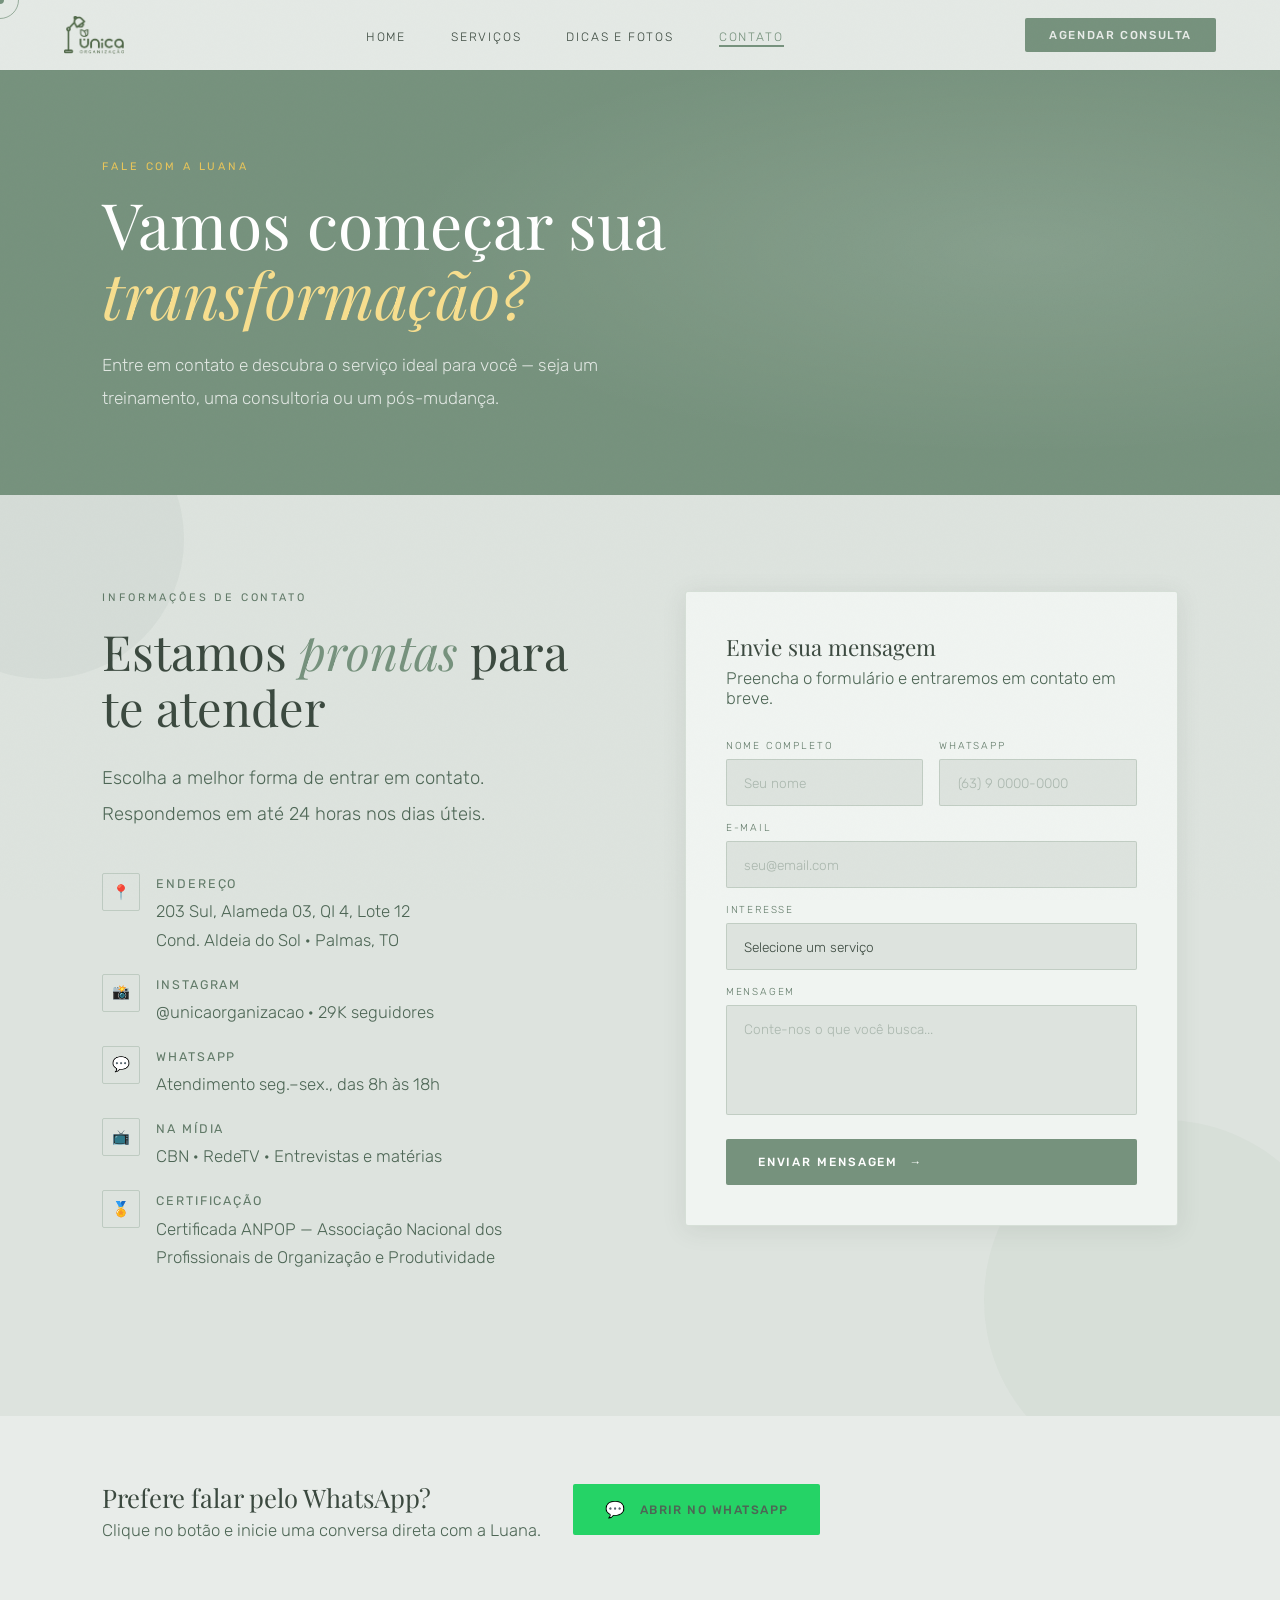
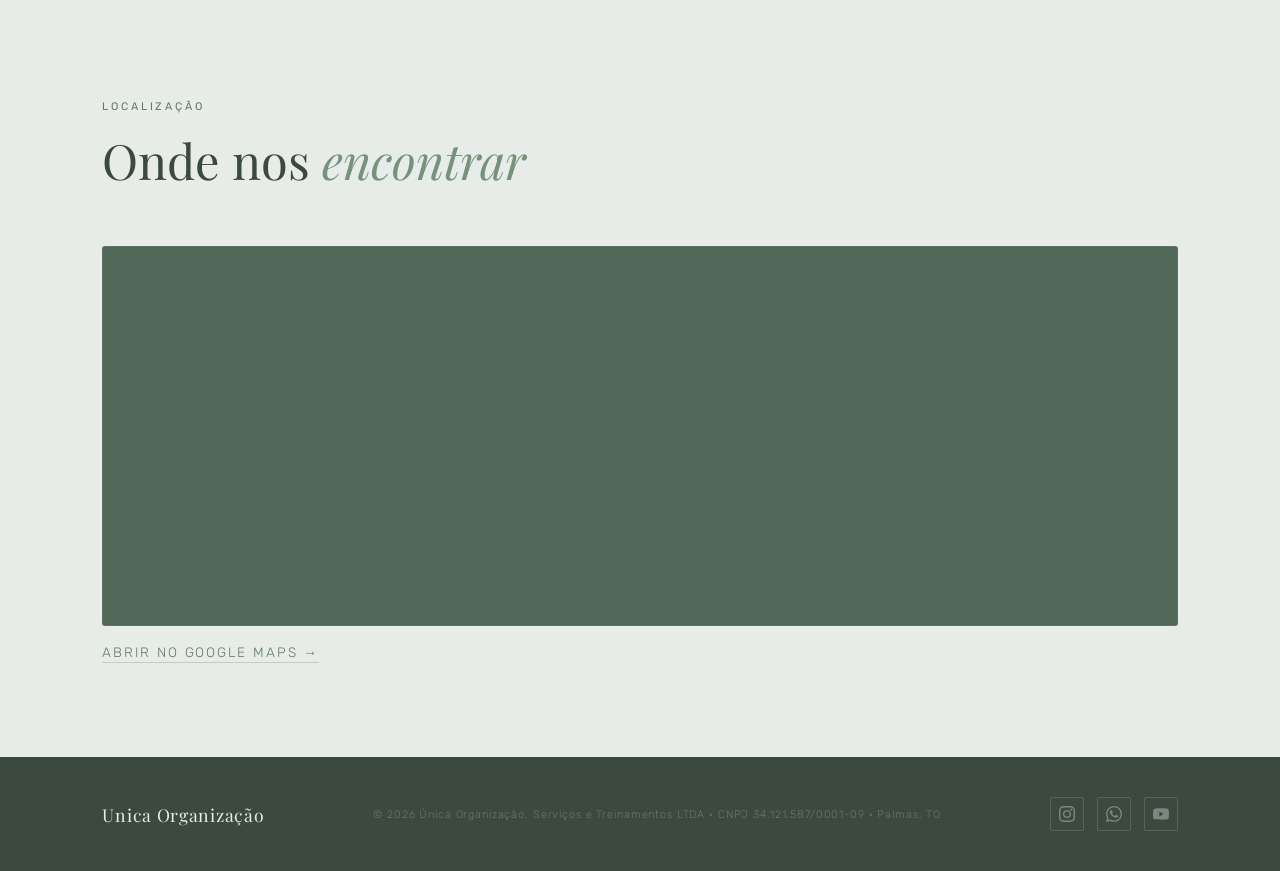
==== contato.html @ 1aade0b7 "add base code" ====
<!DOCTYPE html>
<html lang="pt-BR">

<head>
  <meta charset="UTF-8">
  <meta name="theme-color" content="#3b493f" media="(prefers-color-scheme: dark)">
  <meta name="theme-color" content="#76927d" media="(prefers-color-scheme: light)">
  <meta name="viewport" content="width=device-width, initial-scale=1.0, viewport-fit=cover">
  <title>Contato | Única Organização</title>
  <link rel="preconnect" href="https://fonts.googleapis.com">
  <link rel="preconnect" href="https://fonts.gstatic.com" crossorigin>
  <link
    href="https://fonts.googleapis.com/css2?family=Playfair+Display:ital,wght@0,400;0,500;0,700;1,400;1,500&family=Rubik:wght@200;300;400;500&display=swap"
    rel="stylesheet">
  <link rel="icon" type="image/png" href="media/icons/favicon.PNG">
  <link rel="apple-touch-icon" href="media/icons/favicon.PNG">
  <link rel="stylesheet" href="css/style.css">
  <style>
    /* ── CONTATO MAIN ───────────────────────── */
    #contato {
      background: var(--sage-dk);
      padding: 6rem 8vw 9rem;
      position: relative;
      overflow: hidden;
    }

    #contato::before {
      content: '';
      position: absolute;
      bottom: -4rem;
      right: -4rem;
      width: 360px;
      height: 360px;
      border-radius: 50%;
      background: rgba(247, 222, 142, .06);
      pointer-events: none;
    }

    #contato::after {
      content: '';
      position: absolute;
      top: -6rem;
      left: -6rem;
      width: 280px;
      height: 280px;
      border-radius: 50%;
      background: rgba(118, 146, 125, .15);
      pointer-events: none;
    }

    .contato-inner {
      display: grid;
      grid-template-columns: 1fr 1fr;
      gap: 7vw;
      align-items: start;
      position: relative;
      z-index: 1;
    }

    .contato-left .eyebrow {
      color: var(--yellow);
    }

    .contato-left .sec-title {
      color: var(--white);
    }

    .contato-left>p {
      font-size: 1.15rem;
      font-weight: 300;
      line-height: 1.95;
      color: rgba(250, 250, 246, .5);
      margin-bottom: 2.5rem;
    }

    .c-info {
      display: flex;
      flex-direction: column;
      gap: 1.2rem;
    }

    .c-item {
      display: flex;
      gap: 1rem;
      align-items: flex-start;
    }

    .c-ico {
      width: 38px;
      height: 38px;
      flex-shrink: 0;
      border: 1px solid rgba(247, 222, 142, .2);
      border-radius: 2px;
      display: flex;
      align-items: center;
      justify-content: center;
      font-size: .9rem;
    }

    .c-txt {
      font-size: 1.05rem;
      font-weight: 300;
      line-height: 1.7;
      color: rgba(250, 250, 246, .55);
    }

    .c-txt strong {
      display: block;
      font-size: .78rem;
      font-weight: 400;
      letter-spacing: .15em;
      text-transform: uppercase;
      color: var(--yellow);
      margin-bottom: .2rem;
    }

    .c-txt a {
      color: rgba(250, 250, 246, .55);
      text-decoration: none;
      transition: color .2s;
    }

    .c-txt a:hover {
      color: var(--yellow);
    }

    /* ── FORM ───────────────────────────────── */
    .form-wrap {
      background: rgba(255, 255, 255, .04);
      border: 1px solid rgba(247, 222, 142, .1);
      padding: 2.5rem;
      border-radius: 3px;
    }

    .form-wrap h3 {
      font-family: 'Playfair Display', serif;
      font-size: 1.4rem;
      font-weight: 400;
      color: var(--cream);
      margin-bottom: .4rem;
    }

    .form-wrap>p {
      font-size: 1.05rem;
      font-weight: 300;
      color: rgba(250, 250, 246, .35);
      margin-bottom: 2rem;
    }

    .form {
      display: flex;
      flex-direction: column;
      gap: 1rem;
    }

    .fg {
      display: flex;
      flex-direction: column;
      gap: .45rem;
    }

    .fg label {
      font-size: .63rem;
      font-weight: 300;
      letter-spacing: .18em;
      text-transform: uppercase;
      color: rgba(250, 250, 246, .35);
    }

    .fg input,
    .fg textarea,
    .fg select {
      background: rgba(255, 255, 255, .06);
      border: 1px solid rgba(247, 222, 142, .15);
      padding: .9rem 1.1rem;
      color: var(--white);
      font-family: 'Rubik', sans-serif;
      font-size: .85rem;
      font-weight: 300;
      outline: none;
      transition: border-color .3s;
      width: 100%;
      border-radius: 2px;
    }

    .fg input::placeholder,
    .fg textarea::placeholder {
      color: rgba(250, 250, 246, .2);
    }

    .fg input:focus,
    .fg textarea:focus,
    .fg select:focus {
      border-color: var(--yellow);
    }

    .fg select {
      cursor: pointer;
      appearance: none;
      background-image: url("data:image/svg+xml,%3Csvg xmlns='http://www.w3.org/2000/svg' width='11' height='7'%3E%3Cpath d='M1 1l4.5 4.5L10 1' stroke='%23F2E195' stroke-width='1.5' fill='none'/%3E%3C/svg%3E");
      background-repeat: no-repeat;
      background-position: right 1rem center;
    }

    .fg select option {
      background: var(--sage-dk);
    }

    .fg textarea {
      resize: none;
      min-height: 110px;
    }

    .form-row {
      display: grid;
      grid-template-columns: 1fr 1fr;
      gap: 1rem;
    }

    .btn-form {
      padding: 1rem 2rem;
      background: var(--yellow);
      border: none;
      color: var(--deep);
      font-family: 'Rubik', sans-serif;
      font-size: .74rem;
      font-weight: 500;
      letter-spacing: .16em;
      text-transform: uppercase;
      cursor: pointer;
      border-radius: 2px;
      transition: background .3s, transform .2s;
      display: flex;
      align-items: center;
      gap: .7rem;
      margin-top: .5rem;
    }

    .btn-form:hover {
      background: var(--yellow-dk);
      transform: translateY(-2px);
    }

    .btn-form .arr {
      transition: transform .3s;
    }

    .btn-form:hover .arr {
      transform: translateX(5px);
    }

    /* ── WHATSAPP CTA ───────────────────────── */
    .wa-cta {
      background: var(--sage);
      padding: 4rem 8vw;
      display: flex;
      align-items: center;
      gap: 2rem;
      flex-wrap: wrap;
    }

    .wa-cta-text h3 {
      font-family: 'Playfair Display', serif;
      font-size: 1.6rem;
      font-weight: 400;
      color: var(--cream);
      margin-bottom: .4rem;
    }

    .wa-cta-text p {
      font-size: 1.05rem;
      font-weight: 300;
      color: rgba(250, 250, 246, .6);
    }

    .btn-wa {
      display: inline-flex;
      align-items: center;
      gap: .8rem;
      padding: 1rem 2rem;
      background: #25D366;
      color: white;
      font-size: .76rem;
      font-weight: 500;
      letter-spacing: .12em;
      text-transform: uppercase;
      text-decoration: none;
      border-radius: 2px;
      transition: background .3s, transform .2s;
      white-space: nowrap;
    }

    .btn-wa:hover {
      background: #1db954;
      transform: translateY(-2px);
    }

    .btn-wa .wa-icon {
      font-size: 1rem;
    }

    /* ── MAP PLACEHOLDER ────────────────────── */
    #mapa {
      background: var(--deep);
      padding: 6rem 8vw;
    }

    .map-wrap {
      background: var(--sage-dk);
      border-radius: 3px;
      overflow: hidden;
      height: 380px;
      border: 1px solid rgba(118, 146, 125, .2);
      margin-top: 2rem;
    }

    .map-link {
      margin-top: 1rem;
    }

    .map-link a {
      font-size: .85rem;
      font-weight: 300;
      letter-spacing: .14em;
      text-transform: uppercase;
      color: var(--yellow);
      text-decoration: none;
      border-bottom: 1px solid rgba(247, 222, 142, .3);
      padding-bottom: 2px;
      transition: border-color .2s;
    }

    .map-link a:hover {
      border-color: var(--yellow);
    }

    .mapa-header {
      display: flex;
      gap: 2rem;
      flex-wrap: wrap;
    }

    .mapa-info .eyebrow {
      color: var(--yellow);
    }

    .mapa-info .sec-title {
      color: var(--white);
    }

    /* ── RESPONSIVE ─────────────────────────── */
    @media (max-width: 960px) {
      .contato-inner {
        grid-template-columns: 1fr;
      }

      .form-row {
        grid-template-columns: 1fr;
      }

      .wa-cta {
        flex-direction: column;
      }
    }



    @media (prefers-color-scheme: light) {
      #contato {
        background: var(--ivory) !important;
      }

      #contato::before {
        background: rgba(118, 146, 125, .06) !important;
      }

      #contato::after {
        background: rgba(118, 146, 125, .08) !important;
      }

      .contato-left .eyebrow {
        color: var(--sage-md) !important;
      }

      .contato-left .sec-title {
        color: var(--deep) !important;
      }

      .contato-left>p {
        color: var(--muted) !important;
      }

      .c-ico {
        border-color: rgba(118, 146, 125, .3) !important;
        color: var(--sage) !important;
      }

      .c-txt {
        color: var(--muted) !important;
      }

      .c-txt strong {
        color: var(--sage-md) !important;
      }

      .c-txt a {
        color: var(--muted) !important;
      }

      .c-txt a:hover {
        color: var(--sage) !important;
      }

      .form-wrap {
        background: var(--white) !important;
        border-color: rgba(118, 146, 125, .22) !important;
        box-shadow: 0 4px 24px rgba(59, 73, 63, .1) !important;
      }

      .form-wrap h3 {
        color: var(--deep) !important;
      }

      .form-wrap>p {
        color: var(--muted) !important;
      }

      .fg label {
        color: var(--sage-md) !important;
      }

      .fg input,
      .fg textarea,
      .fg select {
        background: var(--ivory) !important;
        border-color: rgba(118, 146, 125, .28) !important;
        color: var(--text) !important;
      }

      .fg input::placeholder,
      .fg textarea::placeholder {
        color: rgba(77, 102, 85, .35) !important;
      }

      .fg input:focus,
      .fg textarea:focus,
      .fg select:focus {
        border-color: var(--sage) !important;
      }

      .fg select option {
        background: var(--ivory) !important;
        color: var(--text) !important;
      }

      .btn-form {
        background: var(--sage) !important;
        color: #fff !important;
      }

      .btn-form:hover {
        background: var(--sage-dk) !important;
      }

      .wa-cta {
        background: var(--cream) !important;
      }

      .wa-cta-text h3 {
        color: var(--deep) !important;
      }

      .wa-cta-text p {
        color: var(--muted) !important;
      }

      .btn-wa {
        border-color: rgba(118, 146, 125, .45) !important;
        color: var(--sage-dk) !important;
      }

      .btn-wa:hover {
        background: var(--ivory) !important;
        border-color: var(--sage) !important;
      }

      #mapa {
        background: var(--cream) !important;
      }

      .mapa-info .eyebrow {
        color: var(--sage-md) !important;
      }

      .mapa-info .sec-title {
        color: var(--deep) !important;
      }

      .map-wrap {
        filter: saturate(.85) brightness(1.02) !important;
      }

      .map-link a {
        color: var(--sage-md) !important;
        border-color: rgba(118, 146, 125, .35) !important;
      }
    }

    @media (prefers-color-scheme: light) {
      #contato {
        background: var(--ivory) !important;
      }

      #contato::before {
        background: rgba(118, 146, 125, .06) !important;
      }

      #contato::after {
        background: rgba(118, 146, 125, .08) !important;
      }

      .contato-left .eyebrow {
        color: var(--sage-md) !important;
      }

      .contato-left .sec-title {
        color: var(--deep) !important;
      }

      .contato-left>p {
        color: var(--muted) !important;
      }

      .c-ico {
        border-color: rgba(118, 146, 125, .3) !important;
        color: var(--sage) !important;
      }

      .c-txt {
        color: var(--muted) !important;
      }

      .c-txt strong {
        color: var(--sage-md) !important;
      }

      .c-txt a {
        color: var(--muted) !important;
      }

      .c-txt a:hover {
        color: var(--sage) !important;
      }

      .form-wrap {
        background: var(--white) !important;
        border-color: rgba(118, 146, 125, .22) !important;
        box-shadow: 0 4px 24px rgba(59, 73, 63, .1) !important;
      }

      .form-wrap h3 {
        color: var(--deep) !important;
      }

      .form-wrap>p {
        color: var(--muted) !important;
      }

      .fg label {
        color: var(--sage-md) !important;
      }

      .fg input,
      .fg textarea,
      .fg select {
        background: var(--ivory) !important;
        border-color: rgba(118, 146, 125, .28) !important;
        color: var(--text) !important;
      }

      .fg input::placeholder,
      .fg textarea::placeholder {
        color: rgba(77, 102, 85, .35) !important;
      }

      .fg input:focus,
      .fg textarea:focus,
      .fg select:focus {
        border-color: var(--sage) !important;
      }

      .fg select option {
        background: var(--ivory) !important;
        color: var(--text) !important;
      }

      .btn-form {
        background: var(--sage) !important;
        color: #fff !important;
      }

      .btn-form:hover {
        background: var(--sage-dk) !important;
      }

      .wa-cta {
        background: var(--cream) !important;
      }

      .wa-cta-text h3 {
        color: var(--deep) !important;
      }

      .wa-cta-text p {
        color: var(--muted) !important;
      }

      .btn-wa {
        border-color: rgba(118, 146, 125, .45) !important;
        color: var(--sage-dk) !important;
      }

      .btn-wa:hover {
        background: var(--ivory) !important;
        border-color: var(--sage) !important;
      }

      #mapa {
        background: var(--cream) !important;
      }

      .mapa-info .eyebrow {
        color: var(--sage-md) !important;
      }

      .mapa-info .sec-title {
        color: var(--deep) !important;
      }

      .map-wrap {
        filter: saturate(.85) brightness(1.02) !important;
      }

      .map-link a {
        color: var(--sage-md) !important;
        border-color: rgba(118, 146, 125, .35) !important;
      }
    }
  </style>
</head>

<body>
  <!-- Preenche a safe-area acima da câmera/notch no iPhone -->
  <div id="safe-top" aria-hidden="true"></div>

  <div class="cur" id="cDot">
    <div class="cur-dot"></div>
  </div>
  <div class="cur" id="cRing">
    <div class="cur-ring"></div>
  </div>

  <div class="mob-menu" id="mobMenu">
    <button class="mob-close" onclick="closeMob()">✕</button>
    <a href="index.html" onclick="closeMob()">Home</a>
    <a href="servicos.html" onclick="closeMob()">Serviços</a>
    <a href="dicas.html" onclick="closeMob()">Dicas e Fotos</a>
    <a href="contato.html" class="active" onclick="closeMob()">Contato</a>
  </div>

  <nav id="nav" class="solid">
    <a href="index.html" class="nav-logo">
      <img src="media/icons/logo.png" alt="Única Organização" class="nav-logo-img">
    </a>
    <ul class="nav-links">
      <li><a href="index.html">Home</a></li>
      <li><a href="servicos.html">Serviços</a></li>
      <li><a href="dicas.html">Dicas e Fotos</a></li>
      <li><a href="contato.html" class="active">Contato</a></li>
    </ul>
    <a href="contato.html" class="nav-cta">Agendar Consulta</a>
    <div class="hamburger" onclick="toggleMob()"><span></span><span></span><span></span></div>
  </nav>

  <!-- PAGE HERO -->
  <div class="page-hero">
    <div class="page-hero-content">
      <span class="eyebrow">Fale com a Luana</span>
      <h1>Vamos começar sua <em>transformação?</em></h1>
      <p>Entre em contato e descubra o serviço ideal para você — seja um treinamento, uma consultoria ou um pós-mudança.
      </p>
    </div>
  </div>

  <!-- CONTATO FORM -->
  <section id="contato">
    <div class="contato-inner">
      <div class="contato-left rvl">
        <span class="eyebrow">Informações de contato</span>
        <h2 class="sec-title">Estamos <em>prontas</em> para te atender</h2>
        <p>Escolha a melhor forma de entrar em contato. Respondemos em até 24 horas nos dias úteis.</p>
        <div class="c-info">
          <div class="c-item">
            <div class="c-ico">📍</div>
            <div class="c-txt">
              <strong>Endereço</strong>
              203 Sul, Alameda 03, QI 4, Lote 12<br>
              Cond. Aldeia do Sol · Palmas, TO
            </div>
          </div>
          <div class="c-item">
            <div class="c-ico">📸</div>
            <div class="c-txt">
              <strong>Instagram</strong>
              <a href="https://www.instagram.com/unicaorganizacao/" target="_blank">@unicaorganizacao</a> · 29K
              seguidores
            </div>
          </div>
          <div class="c-item">
            <div class="c-ico">💬</div>
            <div class="c-txt">
              <strong>WhatsApp</strong>
              Atendimento seg.–sex., das 8h às 18h
            </div>
          </div>
          <div class="c-item">
            <div class="c-ico">📺</div>
            <div class="c-txt">
              <strong>Na mídia</strong>
              CBN · RedeTV · Entrevistas e matérias
            </div>
          </div>
          <div class="c-item">
            <div class="c-ico">🏅</div>
            <div class="c-txt">
              <strong>Certificação</strong>
              Certificada ANPOP — Associação Nacional dos Profissionais de Organização e Produtividade
            </div>
          </div>
        </div>
      </div>
      <div class="rvr">
        <div class="form-wrap">
          <h3>Envie sua mensagem</h3>
          <p>Preencha o formulário e entraremos em contato em breve.</p>
          <form class="form" onsubmit="return enviar(event)">
            <div class="form-row">
              <div class="fg"><label>Nome completo</label><input type="text" placeholder="Seu nome" required></div>
              <div class="fg"><label>WhatsApp</label><input type="tel" placeholder="(63) 9 0000-0000"></div>
            </div>
            <div class="fg"><label>E-mail</label><input type="email" placeholder="seu@email.com" required></div>
            <div class="fg">
              <label>Interesse</label>
              <select required>
                <option value="" disabled selected>Selecione um serviço</option>
                <option>Treinamento Personal Organizer</option>
                <option>Pós-Mudança</option>
                <option>Consultoria de Organização</option>
                <option>Ebooks & Materiais Digitais</option>
                <option>Mentoria Profissional</option>
                <option>Palestra ou Workshop</option>
                <option>Outro</option>
              </select>
            </div>
            <div class="fg"><label>Mensagem</label><textarea placeholder="Conte-nos o que você busca..."></textarea>
            </div>
            <button type="submit" class="btn-form">Enviar mensagem <span class="arr">→</span></button>
          </form>
        </div>
      </div>
    </div>
  </section>

  <!-- WHATSAPP CTA -->
  <div class="wa-cta">
    <div class="wa-cta-text">
      <h3>Prefere falar pelo WhatsApp?</h3>
      <p>Clique no botão e inicie uma conversa direta com a Luana.</p>
    </div>
    <a href="https://wa.me/556392369313" target="_blank" class="btn-wa">
      <span class="wa-icon">💬</span> Abrir no WhatsApp
    </a>
  </div>

  <!-- MAPA -->
  <section id="mapa">
    <div class="mapa-header rv">
      <div class="mapa-info">
        <span class="eyebrow">Localização</span>
        <h2 class="sec-title">Onde nos <em>encontrar</em></h2>
      </div>
    </div>
    <div class="map-wrap rv">
      <iframe
        src="https://maps.google.com/maps?q=203+Sul+Arso+21+Alameda+03+QI+4+Lote+12+Condominio+Aldeia+do+Sol+Palmas+TO+Brasil&output=embed&z=16&hl=pt-BR"
        width="100%" height="100%" style="border:0;display:block;filter:saturate(.85) brightness(.92);"
        allowfullscreen="" loading="lazy" referrerpolicy="no-referrer-when-downgrade"
        title="Localização Única Organização — Palmas, TO">
      </iframe>
    </div>
    <div class="map-link rv">
      <a href="https://maps.google.com/?q=203+Sul+Arso+21+Alameda+03+QI+4+Lote+12+Palmas+TO" target="_blank">
        Abrir no Google Maps →
      </a>
    </div>
  </section>

  <footer>
    <div class="foot-logo">Unica Organização</div>
    <p>© 2026 Única Organização, Serviços e Treinamentos LTDA · CNPJ 34.121.587/0001-09 · Palmas, TO</p>
    <div class="foot-social">
      <a href="https://www.instagram.com/unicaorganizacao/" target="_blank" aria-label="Instagram"><svg
          viewBox="0 0 24 24">
          <path
            d="M12 2.163c3.204 0 3.584.012 4.85.07 3.252.148 4.771 1.691 4.919 4.919.058 1.265.069 1.645.069 4.849 0 3.205-.012 3.584-.069 4.849-.149 3.225-1.664 4.771-4.919 4.919-1.266.058-1.644.07-4.85.07-3.204 0-3.584-.012-4.849-.07-3.26-.149-4.771-1.699-4.919-4.92-.058-1.265-.07-1.644-.07-4.849 0-3.204.013-3.583.07-4.849.149-3.227 1.664-4.771 4.919-4.919 1.266-.057 1.645-.069 4.849-.069zm0-2.163c-3.259 0-3.667.014-4.947.072-4.358.2-6.78 2.618-6.98 6.98-.059 1.281-.073 1.689-.073 4.948 0 3.259.014 3.668.072 4.948.2 4.358 2.618 6.78 6.98 6.98 1.281.058 1.689.072 4.948.072 3.259 0 3.668-.014 4.948-.072 4.354-.2 6.782-2.618 6.979-6.98.059-1.28.073-1.689.073-4.948 0-3.259-.014-3.667-.072-4.947-.196-4.354-2.617-6.78-6.979-6.98-1.281-.059-1.69-.073-4.949-.073zm0 5.838c-3.403 0-6.162 2.759-6.162 6.162s2.759 6.163 6.162 6.163 6.162-2.759 6.162-6.163c0-3.403-2.759-6.162-6.162-6.162zm0 10.162c-2.209 0-4-1.79-4-4 0-2.209 1.791-4 4-4s4 1.791 4 4c0 2.21-1.791 4-4 4zm6.406-11.845c-.796 0-1.441.645-1.441 1.44s.645 1.44 1.441 1.44c.795 0 1.439-.645 1.439-1.44s-.644-1.44-1.439-1.44z" />
        </svg></a>
      <a href="https://wa.me/556392369313" aria-label="WhatsApp"><svg viewBox="0 0 24 24">
          <path
            d="M17.472 14.382c-.297-.149-1.758-.867-2.03-.967-.273-.099-.471-.148-.67.15-.197.297-.767.966-.94 1.164-.173.199-.347.223-.644.075-.297-.15-1.255-.463-2.39-1.475-.883-.788-1.48-1.761-1.653-2.059-.173-.297-.018-.458.13-.606.134-.133.298-.347.446-.52.149-.174.198-.298.298-.497.099-.198.05-.371-.025-.52-.075-.149-.669-1.612-.916-2.207-.242-.579-.487-.5-.669-.51-.173-.008-.371-.01-.57-.01-.198 0-.52.074-.792.372-.272.297-1.04 1.016-1.04 2.479 0 1.462 1.065 2.875 1.213 3.074.149.198 2.096 3.2 5.077 4.487.709.306 1.262.489 1.694.625.712.227 1.36.195 1.871.118.571-.085 1.758-.719 2.006-1.413.248-.694.248-1.289.173-1.413-.074-.124-.272-.198-.57-.347m-5.421 7.403h-.004a9.87 9.87 0 01-5.031-1.378l-.361-.214-3.741.982.998-3.648-.235-.374a9.86 9.86 0 01-1.51-5.26c.001-5.45 4.436-9.884 9.888-9.884 2.64 0 5.122 1.03 6.988 2.898a9.825 9.825 0 012.893 6.994c-.003 5.45-4.435 9.884-9.885 9.884m8.413-18.297A11.815 11.815 0 0012.05 0C5.495 0 .16 5.335.157 11.892c0 2.096.547 4.142 1.588 5.945L.057 24l6.305-1.654a11.882 11.882 0 005.683 1.448h.005c6.554 0 11.89-5.335 11.893-11.893a11.821 11.821 0 00-3.48-8.413z" />
        </svg></a>
      <a href="https://www.youtube.com/@unicaorganizacao6285" target="_blank" aria-label="YouTube"><svg
          viewBox="0 0 24 24">
          <path
            d="M23.498 6.186a3.016 3.016 0 0 0-2.122-2.136C19.505 3.545 12 3.545 12 3.545s-7.505 0-9.377.505A3.017 3.017 0 0 0 .502 6.186C0 8.07 0 12 0 12s0 3.93.502 5.814a3.016 3.016 0 0 0 2.122 2.136c1.871.505 9.376.505 9.376.505s7.505 0 9.377-.505a3.015 3.015 0 0 0 2.122-2.136C24 15.93 24 12 24 12s0-3.93-.502-5.814zM9.545 15.568V8.432L15.818 12l-6.273 3.568z" />
        </svg></a>
    </div>
  </footer>

  <script src="js/main.js"></script>
</body>

</html>
---- css/style.css ----
/* ═══════════════════════════════════════════
   ÚNICA ORGANIZAÇÃO — Shared Stylesheet
   ═══════════════════════════════════════════ */

   :root {
    --sage:     #76927d;
    --sage-lt:  #94aa98;
    --sage-md:  #617a68;
    --sage-dk:  #4d6655;
    --deep:     #3b493f;
    --yellow:   #f7de8e;
    --yellow-dk:#e8c55a;
    --yellow-lt:#fdf3c4;
    --cream:    #f7f5ee;
    --ivory:    #edeadb;
    --white:    #FAFAF6;
    --text:     #3b493f;
    --muted:    #7a9280;
  }
  
  *, *::before, *::after { margin: 0; padding: 0; box-sizing: border-box; }
  html { scroll-behavior: smooth; }
  body { font-family: 'Rubik', sans-serif; background: var(--cream); color: var(--text); overflow-x: hidden; cursor: none;
    /* Garante que o fundo preenche atrás do notch quando viewport-fit=cover está ativo */
    padding-top: env(safe-area-inset-top);
    min-height: 100vh;
  }
  
  /* ── CURSOR ─────────────────────────────── */
  .cur { position: fixed; top: 0; left: 0; z-index: 9999; pointer-events: none; }
  .cur-dot { width: 8px; height: 8px; border-radius: 50%; background: var(--yellow); transform: translate(-50%, -50%); }
  .cur-ring { width: 38px; height: 38px; border-radius: 50%; border: 1.5px solid var(--sage); transform: translate(-50%, -50%); transition: all .13s ease; opacity: .7; }
  
  /* ── NAV ────────────────────────────────── */
  nav {
    position: fixed; top: 0; width: 100%; z-index: 1000;
    padding: 1.6rem 5vw;
    padding-top: max(1.6rem, env(safe-area-inset-top));
    display: flex; align-items: center; justify-content: space-between;
    transition: all .4s;
    background: transparent;
  }
  nav.scrolled { background: rgba(248,245,236,.97); backdrop-filter: blur(20px); padding: 1rem 5vw; box-shadow: 0 1px 0 rgba(118,146,125,.18); }
  nav.solid { background: rgba(248,245,236,.97); backdrop-filter: blur(20px); padding: 1rem 5vw; box-shadow: 0 1px 0 rgba(118,146,125,.18); }
  .nav-logo { display: flex; align-items: center; text-decoration: none; }
  .nav-logo-img { height: 38px; width: auto; display: block;
    filter: brightness(0) saturate(100%) invert(35%) sepia(18%) saturate(600%) hue-rotate(60deg);
    transition: filter .4s;
  }
  /* Apenas na home (sem .solid), antes de scrollar → logo branco */
  nav:not(.scrolled):not(.solid) .nav-logo-img {
    filter: brightness(0) invert(1);
  }
  .nav-links { display: flex; gap: 2.8rem; list-style: none; }
  .nav-links a { font-size: .76rem; font-weight: 300; letter-spacing: .15em; text-transform: uppercase; color: var(--deep); text-decoration: none; position: relative; padding-bottom: 3px; transition: color .2s; }
  .nav-links a::after { content: ''; position: absolute; bottom: 0; left: 0; width: 0; height: 1.5px; background: var(--sage); transition: width .3s ease; }
  .nav-links a:hover::after, .nav-links a.active::after { width: 100%; }
  .nav-links a.active { color: var(--sage); }
  .nav-cta { font-size: .72rem; font-weight: 500; letter-spacing: .14em; text-transform: uppercase; padding: .6rem 1.5rem; background: var(--sage); color: var(--cream); text-decoration: none; border-radius: 2px; transition: background .3s, transform .2s; }
  .nav-cta:hover { background: var(--sage-dk); transform: translateY(-1px); }
  .hamburger { display: none; flex-direction: column; gap: 5px; cursor: pointer; padding: 4px; }
  .hamburger span { display: block; width: 24px; height: 2px; background: var(--cream); border-radius: 2px; transition: all .3s; }
  nav.scrolled .hamburger span, nav.solid .hamburger span { background: var(--deep); }
  
  /* ── MOBILE MENU ────────────────────────── */
  .mob-menu { position: fixed; inset: 0; background: var(--cream); z-index: 999; display: flex; flex-direction: column; align-items: center; justify-content: center; gap: 2.5rem; transform: translateX(100%); transition: transform .4s ease; }
  .mob-menu.open { transform: translateX(0); }
  .mob-menu a { font-family: 'Playfair Display', serif; font-size: 2.4rem; font-weight: 400; color: var(--deep); text-decoration: none; transition: color .2s; }
  .mob-menu a:hover, .mob-menu a.active { color: var(--sage); }
  .mob-close { position: absolute; top: 2rem; right: 2rem; font-size: 1.5rem; cursor: pointer; color: var(--sage); background: none; border: none; }
  
  /* ── PAGE HERO (inner pages) ────────────── */
  .page-hero { padding: 10rem 8vw 5rem; background: var(--deep); position: relative; overflow: hidden; }
  .page-hero::before { content: ''; position: absolute; inset: 0; background: radial-gradient(ellipse 70% 60% at 80% 50%, rgba(118,146,125,.15) 0%, transparent 70%); pointer-events: none; }
  .page-hero-content { position: relative; z-index: 1; max-width: 680px; }
  .page-hero .eyebrow { color: var(--yellow); margin-bottom: 1rem; }
  .page-hero h1 { font-family: 'Playfair Display', serif; font-size: clamp(2.5rem, 5vw, 4.5rem); font-weight: 400; line-height: 1.1; color: var(--white); margin-bottom: 1.2rem; }
  .page-hero h1 em { font-style: italic; color: var(--yellow); }
  .page-hero p { font-size: 1.08rem; font-weight: 300; line-height: 1.9; color: rgba(250,250,246,.55); max-width: 520px; }
  
  /* ── TYPOGRAPHY HELPERS ─────────────────── */
  .eyebrow { font-size: .68rem; font-weight: 400; letter-spacing: .26em; text-transform: uppercase; color: var(--sage); margin-bottom: 1.2rem; display: block; }
  .sec-title { font-family: 'Playfair Display', serif; font-size: clamp(2rem, 3.8vw, 3.5rem); font-weight: 400; line-height: 1.16; color: var(--deep); margin-bottom: 1.6rem; }
  .sec-title em { font-style: italic; color: var(--sage); }
  
  /* ── BUTTONS ────────────────────────────── */
  .btn-y { display: inline-block; padding: .85rem 2.2rem; background: var(--yellow); color: var(--deep); font-size: .76rem; font-weight: 500; letter-spacing: .14em; text-transform: uppercase; text-decoration: none; border-radius: 2px; transition: background .3s, transform .2s; }
  .btn-y:hover { background: var(--yellow-dk); transform: translateY(-2px); }
  .btn-sage { display: inline-block; padding: .85rem 2.2rem; background: var(--sage); color: var(--cream); font-size: .76rem; font-weight: 500; letter-spacing: .14em; text-transform: uppercase; text-decoration: none; border-radius: 2px; transition: background .3s, transform .2s; }
  .btn-sage:hover { background: var(--sage-dk); transform: translateY(-2px); }
  .btn-outline-sage { display: inline-flex; align-items: center; gap: .5rem; font-size: .76rem; font-weight: 300; letter-spacing: .12em; text-transform: uppercase; color: var(--sage); text-decoration: none; border: 1.5px solid var(--sage); padding: .8rem 2rem; border-radius: 2px; transition: all .3s; }
  .btn-outline-sage:hover { background: var(--sage); color: var(--cream); }
  
  /* ── FOOTER ─────────────────────────────── */
  footer { background: var(--deep); padding: 2.5rem 8vw; display: flex; align-items: center; justify-content: space-between; flex-wrap: wrap; gap: 1.2rem; }
  .foot-logo { font-family: 'Playfair Display', serif; font-size: 1.1rem; font-weight: 400; color: var(--cream); letter-spacing: .04em; }
  .foot-logo span { color: var(--yellow); }
  footer p { font-size: .68rem; font-weight: 300; letter-spacing: .08em; color: rgba(250,250,246,.25); }
  .foot-social { display: flex; gap: .8rem; }
  .foot-social a { width: 34px; height: 34px; border: 1px solid rgba(247,222,142,.18); border-radius: 2px; display: flex; align-items: center; justify-content: center; color: rgba(250,250,246,.35); text-decoration: none; transition: all .3s; }
  .foot-social a:hover { border-color: var(--yellow); color: var(--yellow); }
  .foot-social a svg { display: block; width: 16px; height: 16px; fill: currentColor; }
  
  /* ── REVEAL ANIMATIONS ──────────────────── */
  .rv  { opacity: 0; transform: translateY(36px); transition: opacity .85s ease, transform .85s ease; }
  .rv.on  { opacity: 1; transform: translateY(0); }
  .rvl { opacity: 0; transform: translateX(-36px); transition: opacity .85s ease, transform .85s ease; }
  .rvl.on { opacity: 1; transform: translateX(0); }
  .rvr { opacity: 0; transform: translateX(36px); transition: opacity .85s ease, transform .85s ease; }
  .rvr.on { opacity: 1; transform: translateX(0); }
  
  /* ── KEYFRAMES ──────────────────────────── */
  @keyframes fadeUp  { to { opacity: 1; transform: translateY(0); } }
  @keyframes fadeIn  { to { opacity: 1; } }
  @keyframes pulse   { 0%,100%{ opacity:1; } 50%{ opacity:.3; } }
  
  /* ── GRAIN OVERLAY ──────────────────────── */
  body::after { content: ''; position: fixed; inset: 0; pointer-events: none; z-index: 9998; opacity: .018; background-image: url("data:image/svg+xml,%3Csvg viewBox='0 0 512 512' xmlns='http://www.w3.org/2000/svg'%3E%3Cfilter id='n'%3E%3CfeTurbulence type='fractalNoise' baseFrequency='.75' numOctaves='4' stitchTiles='stitch'/%3E%3C/filter%3E%3Crect width='100%25' height='100%25' filter='url(%23n)'/%3E%3C/svg%3E"); background-size: 200px; }
  
  /* ── RESPONSIVE ─────────────────────────── */
  @media (max-width: 960px) {
    .nav-links, .nav-cta { display: none; }

    /* Safe-area filler: ocultado pois a navbar preencherá o topo */
    #safe-top {
      display: none !important;
    }

    /* Nav começa no topo 0 e empurra o conteúdo usando calc e env() */
    nav,
    nav.scrolled,
    nav.solid,
    nav:not(.scrolled):not(.solid) {
      top: 0 !important;
      padding-top: calc(15px + env(safe-area-inset-top)) !important;
      padding-bottom: 15px !important;
      padding-left: 5vw !important;
      padding-right: 5vw !important;
      margin-top: 0 !important;
      background: #3b493f !important;
      backdrop-filter: none !important;
      box-shadow: 0 1px 0 rgba(118,146,125,.25) !important;
    }

    /* Logo sempre branco */
    nav .nav-logo-img,
    nav.scrolled .nav-logo-img,
    nav.solid .nav-logo-img {
      filter: brightness(0) invert(1) !important;
    }

    /* Hamburger — branco, visível */
    .hamburger {
      display: flex !important;
      flex-direction: column;
      gap: 6px;
      padding: 6px;
    }
    nav .hamburger span,
    nav.scrolled .hamburger span,
    nav.solid .hamburger span {
      display: block !important;
      width: 26px !important;
      height: 2px !important;
      background: #ffffff !important;
      border-radius: 2px !important;
      opacity: 1 !important;
    }

    footer { flex-direction: column; text-align: center; }
    body { cursor: default; padding-top: 0; } /* reset padding-top no mobile — safe-top já cobre */
    .cur { display: none; }
  }
/* ══════════════════════════════════════════════
   LIGHT THEME — prefers-color-scheme: light
   Paleta derivada do sage #76927d como cor mais
   escura — fundo em tints do mesmo verde.
   ══════════════════════════════════════════════ */
@media (prefers-color-scheme: light) {

  /* ── Variáveis base → modo claro ───────── */
  :root {
    --cream:  #e8ece9;   /* fundo principal — tint sage clarinho */
    --ivory:  #dde3de;   /* seções alternadas — tint um pouco mais saturado */
    --white:  #f0f4f1;   /* cards elevados */
    --text:   #3b493f;   /* texto principal — deep */
    --muted:  #4d6655;   /* texto secundário — sage-dk */
    /* Sage e sage-lt mantêm-se como acentos */
  }

  body { background: var(--cream); }

  /* ── Cursor ─────────────────────────────── */
  .cur-dot  { background: var(--sage); }
  .cur-ring { border-color: var(--sage); }

  /* ── Navbar ─────────────────────────────── */
  nav {
    background: rgba(232,236,233,.97) !important;
    backdrop-filter: blur(20px);
    box-shadow: 0 1px 0 rgba(118,146,125,.2);
  }
  nav .nav-logo-img {
    filter: brightness(0) saturate(100%) invert(35%) sepia(18%) saturate(600%) hue-rotate(60deg) !important;
  }
  nav .hamburger span { background: var(--deep) !important; }
  nav .nav-links a { color: var(--deep) !important; }
  nav .nav-links a.active { color: var(--sage) !important; }
  nav .nav-cta { background: var(--sage) !important; color: var(--cream) !important; }

  /* Mobile nav — mesmo tratamento no tema claro */
  @media (max-width: 960px) {
    #safe-top { display: none !important; }
    nav,
    nav.scrolled,
    nav.solid,
    nav:not(.scrolled):not(.solid) {
      background: #76927d !important;
      top: 0 !important;
      padding-top: calc(15px + env(safe-area-inset-top)) !important;
      margin-top: 0 !important;
      box-shadow: 0 1px 0 rgba(118,146,125,.3) !important;
    }
    nav .nav-logo-img,
    nav.scrolled .nav-logo-img,
    nav.solid .nav-logo-img {
      filter: brightness(0) invert(1) !important;
    }
    nav .hamburger span,
    nav.scrolled .hamburger span,
    nav.solid .hamburger span {
      background: #ffffff !important;
      opacity: 1 !important;
    }
  }

  /* ── Page hero (inner pages) ────────────── */
  .page-hero { background: var(--sage) !important; }
  .page-hero::before { background: radial-gradient(ellipse 70% 60% at 80% 50%, rgba(255,255,255,.12) 0%, transparent 70%) !important; }
  .page-hero h1 { color: #ffffff !important; }
  .page-hero .eyebrow { color: var(--yellow-dk) !important; }
  .page-hero p { color: rgba(255,255,255,.78) !important; }

  /* ── Eyebrow e títulos globais ──────────── */
  .eyebrow { color: var(--sage-md) !important; }
  .sec-title { color: var(--deep) !important; }
  .sec-title em { color: var(--sage) !important; }

  /* ── Botões ─────────────────────────────── */
  .btn-sage { background: var(--sage) !important; color: #fff !important; }
  .btn-sage:hover { background: var(--sage-dk) !important; }
  .btn-outline-sage { color: var(--sage-dk) !important; border-color: var(--sage-dk) !important; }
  .btn-outline-sage:hover { background: var(--sage-dk) !important; color: #fff !important; }
  .btn-y { background: var(--yellow) !important; color: var(--deep) !important; }

  /* ── Mobile menu ────────────────────────── */
  .mob-menu { background: var(--cream) !important; }
  .mob-menu a { color: var(--deep) !important; }

  /* ── Footer — mantém escuro como âncora ── */
  /* footer não muda — é elemento de identidade */
}
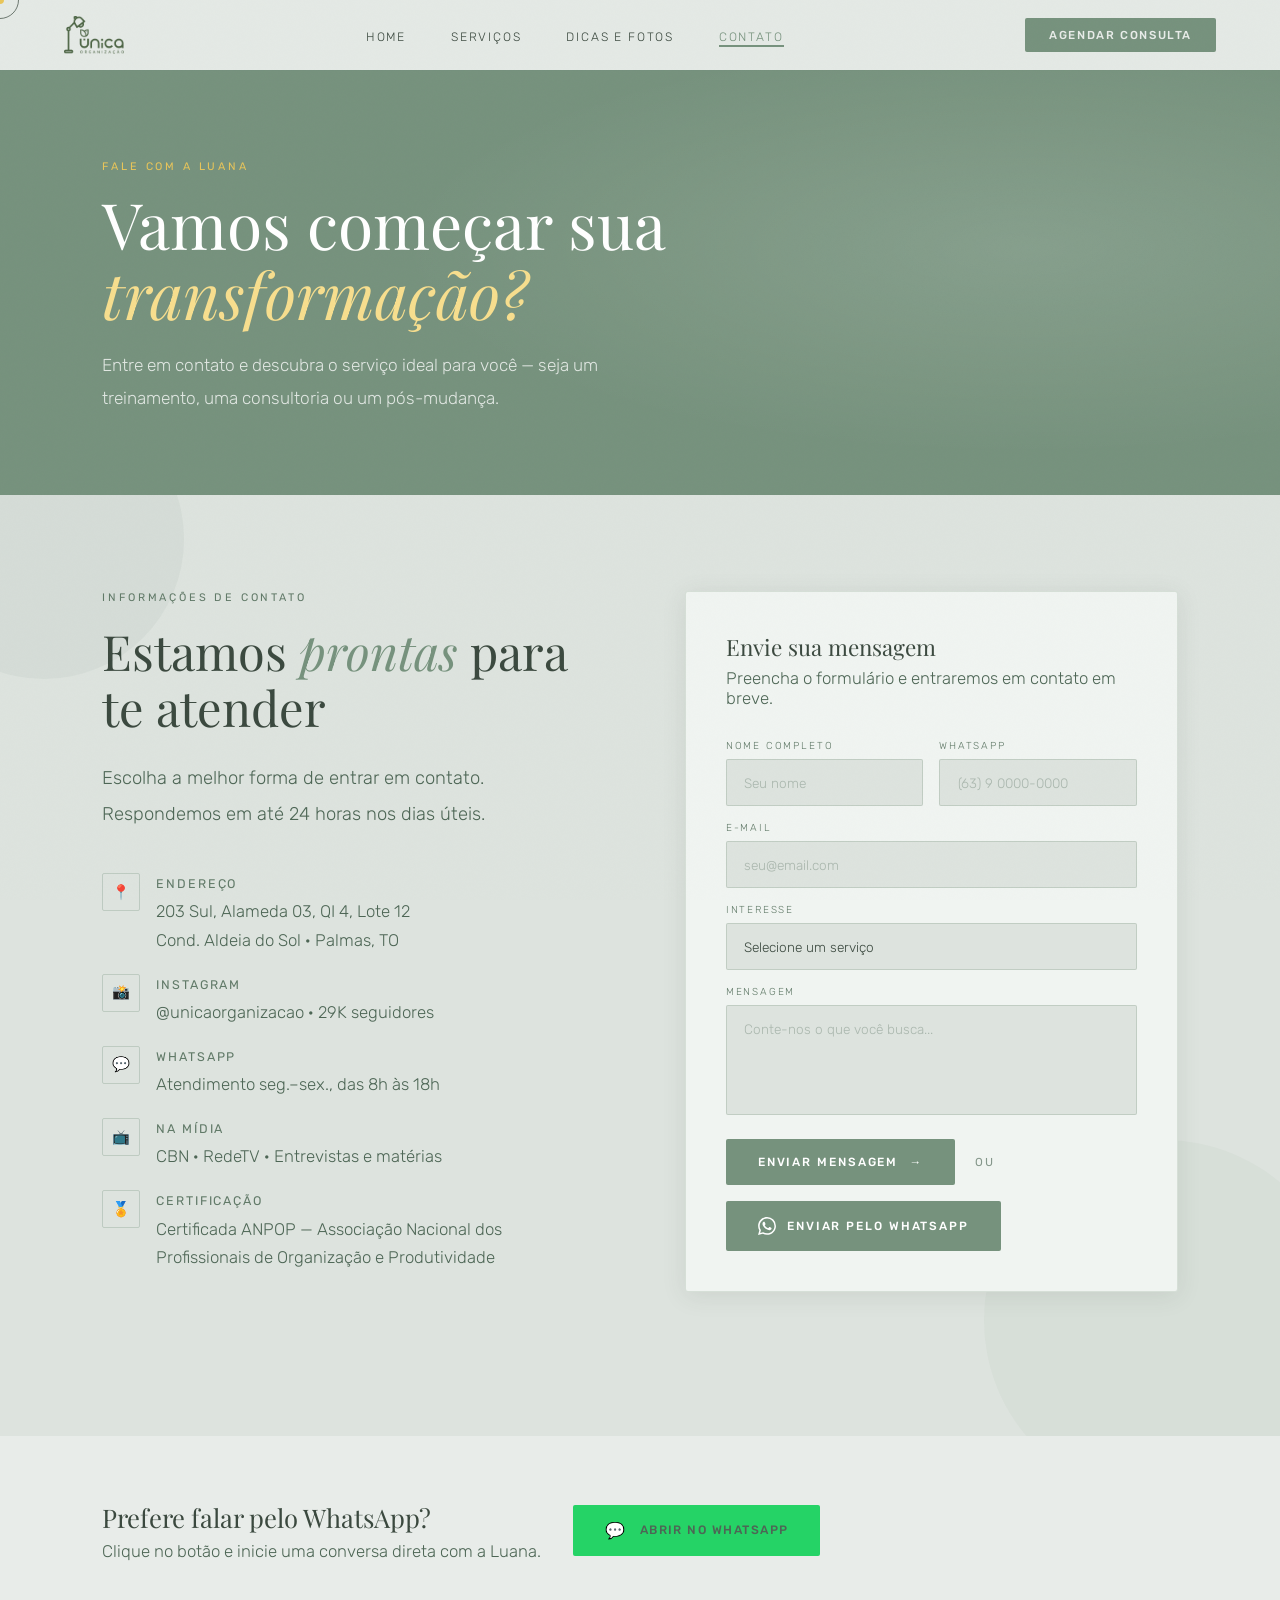
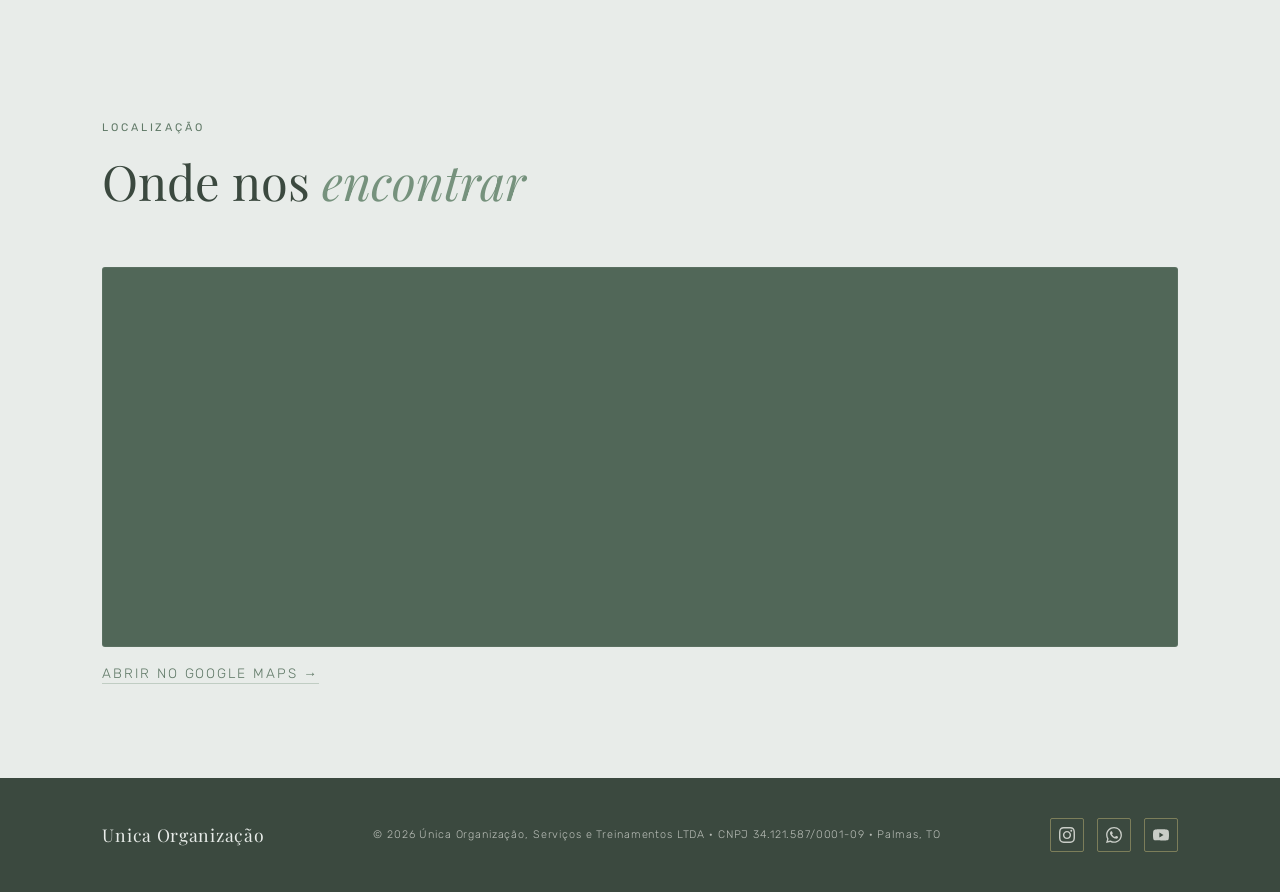
==== commit 25ab5b45: "adicionando estruturas do projeto e colocando serviços" ====
--- a/contato.html
+++ b/contato.html
@@ -6,647 +6,35 @@
   <meta name="theme-color" content="#3b493f" media="(prefers-color-scheme: dark)">
   <meta name="theme-color" content="#76927d" media="(prefers-color-scheme: light)">
   <meta name="viewport" content="width=device-width, initial-scale=1.0, viewport-fit=cover">
-  <title>Contato | Única Organização</title>
+  <title>Contato | Única Organização — Agende sua Consulta</title>
+  <meta name="description" content="Entre em contato com a Única Organização. WhatsApp, formulário e endereço em Palmas/TO. Agende sua consulta com a Luana Coelho.">
+  <link rel="canonical" href="https://unicaorganizacao.com.br/contato.html">
+
+  <!-- Open Graph -->
+  <meta property="og:type" content="website">
+  <meta property="og:locale" content="pt_BR">
+  <meta property="og:site_name" content="Única Organização">
+  <meta property="og:title" content="Contato | Única Organização">
+  <meta property="og:description" content="Fale com a Luana Coelho pelo WhatsApp ou pelo formulário. Personal Organizer em Palmas/TO.">
+  <meta property="og:url" content="https://unicaorganizacao.com.br/contato.html">
+  <meta property="og:image" content="https://unicaorganizacao.com.br/media/luana_picture_1.jpg">
+
+  <!-- Twitter Card -->
+  <meta name="twitter:card" content="summary_large_image">
+  <meta name="twitter:title" content="Contato | Única Organização">
+  <meta name="twitter:description" content="Fale com a Luana Coelho pelo WhatsApp ou pelo formulário. Personal Organizer em Palmas/TO.">
+  <meta name="twitter:image" content="https://unicaorganizacao.com.br/media/luana_picture_1.jpg">
+
   <link rel="preconnect" href="https://fonts.googleapis.com">
   <link rel="preconnect" href="https://fonts.gstatic.com" crossorigin>
   <link
     href="https://fonts.googleapis.com/css2?family=Playfair+Display:ital,wght@0,400;0,500;0,700;1,400;1,500&family=Rubik:wght@200;300;400;500&display=swap"
     rel="stylesheet">
-  <link rel="icon" type="image/png" href="media/icons/favicon.PNG">
-  <link rel="apple-touch-icon" href="media/icons/favicon.PNG">
+  <link rel="icon" type="image/png" sizes="32x32" href="media/icons/favicon-32.png">
+  <link rel="icon" type="image/png" sizes="192x192" href="media/icons/favicon.png">
+  <link rel="apple-touch-icon" href="media/icons/favicon.png">
   <link rel="stylesheet" href="css/style.css">
-  <style>
-    /* ── CONTATO MAIN ───────────────────────── */
-    #contato {
-      background: var(--sage-dk);
-      padding: 6rem 8vw 9rem;
-      position: relative;
-      overflow: hidden;
-    }
-
-    #contato::before {
-      content: '';
-      position: absolute;
-      bottom: -4rem;
-      right: -4rem;
-      width: 360px;
-      height: 360px;
-      border-radius: 50%;
-      background: rgba(247, 222, 142, .06);
-      pointer-events: none;
-    }
-
-    #contato::after {
-      content: '';
-      position: absolute;
-      top: -6rem;
-      left: -6rem;
-      width: 280px;
-      height: 280px;
-      border-radius: 50%;
-      background: rgba(118, 146, 125, .15);
-      pointer-events: none;
-    }
-
-    .contato-inner {
-      display: grid;
-      grid-template-columns: 1fr 1fr;
-      gap: 7vw;
-      align-items: start;
-      position: relative;
-      z-index: 1;
-    }
-
-    .contato-left .eyebrow {
-      color: var(--yellow);
-    }
-
-    .contato-left .sec-title {
-      color: var(--white);
-    }
-
-    .contato-left>p {
-      font-size: 1.15rem;
-      font-weight: 300;
-      line-height: 1.95;
-      color: rgba(250, 250, 246, .5);
-      margin-bottom: 2.5rem;
-    }
-
-    .c-info {
-      display: flex;
-      flex-direction: column;
-      gap: 1.2rem;
-    }
-
-    .c-item {
-      display: flex;
-      gap: 1rem;
-      align-items: flex-start;
-    }
-
-    .c-ico {
-      width: 38px;
-      height: 38px;
-      flex-shrink: 0;
-      border: 1px solid rgba(247, 222, 142, .2);
-      border-radius: 2px;
-      display: flex;
-      align-items: center;
-      justify-content: center;
-      font-size: .9rem;
-    }
-
-    .c-txt {
-      font-size: 1.05rem;
-      font-weight: 300;
-      line-height: 1.7;
-      color: rgba(250, 250, 246, .55);
-    }
-
-    .c-txt strong {
-      display: block;
-      font-size: .78rem;
-      font-weight: 400;
-      letter-spacing: .15em;
-      text-transform: uppercase;
-      color: var(--yellow);
-      margin-bottom: .2rem;
-    }
-
-    .c-txt a {
-      color: rgba(250, 250, 246, .55);
-      text-decoration: none;
-      transition: color .2s;
-    }
-
-    .c-txt a:hover {
-      color: var(--yellow);
-    }
-
-    /* ── FORM ───────────────────────────────── */
-    .form-wrap {
-      background: rgba(255, 255, 255, .04);
-      border: 1px solid rgba(247, 222, 142, .1);
-      padding: 2.5rem;
-      border-radius: 3px;
-    }
-
-    .form-wrap h3 {
-      font-family: 'Playfair Display', serif;
-      font-size: 1.4rem;
-      font-weight: 400;
-      color: var(--cream);
-      margin-bottom: .4rem;
-    }
-
-    .form-wrap>p {
-      font-size: 1.05rem;
-      font-weight: 300;
-      color: rgba(250, 250, 246, .35);
-      margin-bottom: 2rem;
-    }
-
-    .form {
-      display: flex;
-      flex-direction: column;
-      gap: 1rem;
-    }
-
-    .fg {
-      display: flex;
-      flex-direction: column;
-      gap: .45rem;
-    }
-
-    .fg label {
-      font-size: .63rem;
-      font-weight: 300;
-      letter-spacing: .18em;
-      text-transform: uppercase;
-      color: rgba(250, 250, 246, .35);
-    }
-
-    .fg input,
-    .fg textarea,
-    .fg select {
-      background: rgba(255, 255, 255, .06);
-      border: 1px solid rgba(247, 222, 142, .15);
-      padding: .9rem 1.1rem;
-      color: var(--white);
-      font-family: 'Rubik', sans-serif;
-      font-size: .85rem;
-      font-weight: 300;
-      outline: none;
-      transition: border-color .3s;
-      width: 100%;
-      border-radius: 2px;
-    }
-
-    .fg input::placeholder,
-    .fg textarea::placeholder {
-      color: rgba(250, 250, 246, .2);
-    }
-
-    .fg input:focus,
-    .fg textarea:focus,
-    .fg select:focus {
-      border-color: var(--yellow);
-    }
-
-    .fg select {
-      cursor: pointer;
-      appearance: none;
-      background-image: url("data:image/svg+xml,%3Csvg xmlns='http://www.w3.org/2000/svg' width='11' height='7'%3E%3Cpath d='M1 1l4.5 4.5L10 1' stroke='%23F2E195' stroke-width='1.5' fill='none'/%3E%3C/svg%3E");
-      background-repeat: no-repeat;
-      background-position: right 1rem center;
-    }
-
-    .fg select option {
-      background: var(--sage-dk);
-    }
-
-    .fg textarea {
-      resize: none;
-      min-height: 110px;
-    }
-
-    .form-row {
-      display: grid;
-      grid-template-columns: 1fr 1fr;
-      gap: 1rem;
-    }
-
-    .btn-form {
-      padding: 1rem 2rem;
-      background: var(--yellow);
-      border: none;
-      color: var(--deep);
-      font-family: 'Rubik', sans-serif;
-      font-size: .74rem;
-      font-weight: 500;
-      letter-spacing: .16em;
-      text-transform: uppercase;
-      cursor: pointer;
-      border-radius: 2px;
-      transition: background .3s, transform .2s;
-      display: flex;
-      align-items: center;
-      gap: .7rem;
-      margin-top: .5rem;
-    }
-
-    .btn-form:hover {
-      background: var(--yellow-dk);
-      transform: translateY(-2px);
-    }
-
-    .btn-form .arr {
-      transition: transform .3s;
-    }
-
-    .btn-form:hover .arr {
-      transform: translateX(5px);
-    }
-
-    /* ── WHATSAPP CTA ───────────────────────── */
-    .wa-cta {
-      background: var(--sage);
-      padding: 4rem 8vw;
-      display: flex;
-      align-items: center;
-      gap: 2rem;
-      flex-wrap: wrap;
-    }
-
-    .wa-cta-text h3 {
-      font-family: 'Playfair Display', serif;
-      font-size: 1.6rem;
-      font-weight: 400;
-      color: var(--cream);
-      margin-bottom: .4rem;
-    }
-
-    .wa-cta-text p {
-      font-size: 1.05rem;
-      font-weight: 300;
-      color: rgba(250, 250, 246, .6);
-    }
-
-    .btn-wa {
-      display: inline-flex;
-      align-items: center;
-      gap: .8rem;
-      padding: 1rem 2rem;
-      background: #25D366;
-      color: white;
-      font-size: .76rem;
-      font-weight: 500;
-      letter-spacing: .12em;
-      text-transform: uppercase;
-      text-decoration: none;
-      border-radius: 2px;
-      transition: background .3s, transform .2s;
-      white-space: nowrap;
-    }
-
-    .btn-wa:hover {
-      background: #1db954;
-      transform: translateY(-2px);
-    }
-
-    .btn-wa .wa-icon {
-      font-size: 1rem;
-    }
-
-    /* ── MAP PLACEHOLDER ────────────────────── */
-    #mapa {
-      background: var(--deep);
-      padding: 6rem 8vw;
-    }
-
-    .map-wrap {
-      background: var(--sage-dk);
-      border-radius: 3px;
-      overflow: hidden;
-      height: 380px;
-      border: 1px solid rgba(118, 146, 125, .2);
-      margin-top: 2rem;
-    }
-
-    .map-link {
-      margin-top: 1rem;
-    }
-
-    .map-link a {
-      font-size: .85rem;
-      font-weight: 300;
-      letter-spacing: .14em;
-      text-transform: uppercase;
-      color: var(--yellow);
-      text-decoration: none;
-      border-bottom: 1px solid rgba(247, 222, 142, .3);
-      padding-bottom: 2px;
-      transition: border-color .2s;
-    }
-
-    .map-link a:hover {
-      border-color: var(--yellow);
-    }
-
-    .mapa-header {
-      display: flex;
-      gap: 2rem;
-      flex-wrap: wrap;
-    }
-
-    .mapa-info .eyebrow {
-      color: var(--yellow);
-    }
-
-    .mapa-info .sec-title {
-      color: var(--white);
-    }
-
-    /* ── RESPONSIVE ─────────────────────────── */
-    @media (max-width: 960px) {
-      .contato-inner {
-        grid-template-columns: 1fr;
-      }
-
-      .form-row {
-        grid-template-columns: 1fr;
-      }
-
-      .wa-cta {
-        flex-direction: column;
-      }
-    }
-
-
-
-    @media (prefers-color-scheme: light) {
-      #contato {
-        background: var(--ivory) !important;
-      }
-
-      #contato::before {
-        background: rgba(118, 146, 125, .06) !important;
-      }
-
-      #contato::after {
-        background: rgba(118, 146, 125, .08) !important;
-      }
-
-      .contato-left .eyebrow {
-        color: var(--sage-md) !important;
-      }
-
-      .contato-left .sec-title {
-        color: var(--deep) !important;
-      }
-
-      .contato-left>p {
-        color: var(--muted) !important;
-      }
-
-      .c-ico {
-        border-color: rgba(118, 146, 125, .3) !important;
-        color: var(--sage) !important;
-      }
-
-      .c-txt {
-        color: var(--muted) !important;
-      }
-
-      .c-txt strong {
-        color: var(--sage-md) !important;
-      }
-
-      .c-txt a {
-        color: var(--muted) !important;
-      }
-
-      .c-txt a:hover {
-        color: var(--sage) !important;
-      }
-
-      .form-wrap {
-        background: var(--white) !important;
-        border-color: rgba(118, 146, 125, .22) !important;
-        box-shadow: 0 4px 24px rgba(59, 73, 63, .1) !important;
-      }
-
-      .form-wrap h3 {
-        color: var(--deep) !important;
-      }
-
-      .form-wrap>p {
-        color: var(--muted) !important;
-      }
-
-      .fg label {
-        color: var(--sage-md) !important;
-      }
-
-      .fg input,
-      .fg textarea,
-      .fg select {
-        background: var(--ivory) !important;
-        border-color: rgba(118, 146, 125, .28) !important;
-        color: var(--text) !important;
-      }
-
-      .fg input::placeholder,
-      .fg textarea::placeholder {
-        color: rgba(77, 102, 85, .35) !important;
-      }
-
-      .fg input:focus,
-      .fg textarea:focus,
-      .fg select:focus {
-        border-color: var(--sage) !important;
-      }
-
-      .fg select option {
-        background: var(--ivory) !important;
-        color: var(--text) !important;
-      }
-
-      .btn-form {
-        background: var(--sage) !important;
-        color: #fff !important;
-      }
-
-      .btn-form:hover {
-        background: var(--sage-dk) !important;
-      }
-
-      .wa-cta {
-        background: var(--cream) !important;
-      }
-
-      .wa-cta-text h3 {
-        color: var(--deep) !important;
-      }
-
-      .wa-cta-text p {
-        color: var(--muted) !important;
-      }
-
-      .btn-wa {
-        border-color: rgba(118, 146, 125, .45) !important;
-        color: var(--sage-dk) !important;
-      }
-
-      .btn-wa:hover {
-        background: var(--ivory) !important;
-        border-color: var(--sage) !important;
-      }
-
-      #mapa {
-        background: var(--cream) !important;
-      }
-
-      .mapa-info .eyebrow {
-        color: var(--sage-md) !important;
-      }
-
-      .mapa-info .sec-title {
-        color: var(--deep) !important;
-      }
-
-      .map-wrap {
-        filter: saturate(.85) brightness(1.02) !important;
-      }
-
-      .map-link a {
-        color: var(--sage-md) !important;
-        border-color: rgba(118, 146, 125, .35) !important;
-      }
-    }
-
-    @media (prefers-color-scheme: light) {
-      #contato {
-        background: var(--ivory) !important;
-      }
-
-      #contato::before {
-        background: rgba(118, 146, 125, .06) !important;
-      }
-
-      #contato::after {
-        background: rgba(118, 146, 125, .08) !important;
-      }
-
-      .contato-left .eyebrow {
-        color: var(--sage-md) !important;
-      }
-
-      .contato-left .sec-title {
-        color: var(--deep) !important;
-      }
-
-      .contato-left>p {
-        color: var(--muted) !important;
-      }
-
-      .c-ico {
-        border-color: rgba(118, 146, 125, .3) !important;
-        color: var(--sage) !important;
-      }
-
-      .c-txt {
-        color: var(--muted) !important;
-      }
-
-      .c-txt strong {
-        color: var(--sage-md) !important;
-      }
-
-      .c-txt a {
-        color: var(--muted) !important;
-      }
-
-      .c-txt a:hover {
-        color: var(--sage) !important;
-      }
-
-      .form-wrap {
-        background: var(--white) !important;
-        border-color: rgba(118, 146, 125, .22) !important;
-        box-shadow: 0 4px 24px rgba(59, 73, 63, .1) !important;
-      }
-
-      .form-wrap h3 {
-        color: var(--deep) !important;
-      }
-
-      .form-wrap>p {
-        color: var(--muted) !important;
-      }
-
-      .fg label {
-        color: var(--sage-md) !important;
-      }
-
-      .fg input,
-      .fg textarea,
-      .fg select {
-        background: var(--ivory) !important;
-        border-color: rgba(118, 146, 125, .28) !important;
-        color: var(--text) !important;
-      }
-
-      .fg input::placeholder,
-      .fg textarea::placeholder {
-        color: rgba(77, 102, 85, .35) !important;
-      }
-
-      .fg input:focus,
-      .fg textarea:focus,
-      .fg select:focus {
-        border-color: var(--sage) !important;
-      }
-
-      .fg select option {
-        background: var(--ivory) !important;
-        color: var(--text) !important;
-      }
-
-      .btn-form {
-        background: var(--sage) !important;
-        color: #fff !important;
-      }
-
-      .btn-form:hover {
-        background: var(--sage-dk) !important;
-      }
-
-      .wa-cta {
-        background: var(--cream) !important;
-      }
-
-      .wa-cta-text h3 {
-        color: var(--deep) !important;
-      }
-
-      .wa-cta-text p {
-        color: var(--muted) !important;
-      }
-
-      .btn-wa {
-        border-color: rgba(118, 146, 125, .45) !important;
-        color: var(--sage-dk) !important;
-      }
-
-      .btn-wa:hover {
-        background: var(--ivory) !important;
-        border-color: var(--sage) !important;
-      }
-
-      #mapa {
-        background: var(--cream) !important;
-      }
-
-      .mapa-info .eyebrow {
-        color: var(--sage-md) !important;
-      }
-
-      .mapa-info .sec-title {
-        color: var(--deep) !important;
-      }
-
-      .map-wrap {
-        filter: saturate(.85) brightness(1.02) !important;
-      }
-
-      .map-link a {
-        color: var(--sage-md) !important;
-        border-color: rgba(118, 146, 125, .35) !important;
-      }
-    }
-  </style>
+  <link rel="stylesheet" href="css/contato.css">
 </head>
 
 <body>
@@ -661,16 +49,16 @@
   </div>
 
   <div class="mob-menu" id="mobMenu">
-    <button class="mob-close" onclick="closeMob()">✕</button>
-    <a href="index.html" onclick="closeMob()">Home</a>
-    <a href="servicos.html" onclick="closeMob()">Serviços</a>
-    <a href="dicas.html" onclick="closeMob()">Dicas e Fotos</a>
-    <a href="contato.html" class="active" onclick="closeMob()">Contato</a>
+    <button class="mob-close" type="button" aria-label="Fechar menu">✕</button>
+    <a href="index.html">Home</a>
+    <a href="servicos.html">Serviços</a>
+    <a href="dicas.html">Dicas e Fotos</a>
+    <a href="contato.html" class="active">Contato</a>
   </div>
 
   <nav id="nav" class="solid">
     <a href="index.html" class="nav-logo">
-      <img src="media/icons/logo.png" alt="Única Organização" class="nav-logo-img">
+      <img src="media/icons/logo.png" alt="Única Organização" class="nav-logo-img" width="600" height="379" decoding="async">
     </a>
     <ul class="nav-links">
       <li><a href="index.html">Home</a></li>
@@ -679,7 +67,7 @@
       <li><a href="contato.html" class="active">Contato</a></li>
     </ul>
     <a href="contato.html" class="nav-cta">Agendar Consulta</a>
-    <div class="hamburger" onclick="toggleMob()"><span></span><span></span><span></span></div>
+    <div class="hamburger" role="button" tabindex="0" aria-label="Abrir menu"><span></span><span></span><span></span></div>
   </nav>
 
   <!-- PAGE HERO -->
@@ -743,15 +131,32 @@
         <div class="form-wrap">
           <h3>Envie sua mensagem</h3>
           <p>Preencha o formulário e entraremos em contato em breve.</p>
-          <form class="form" onsubmit="return enviar(event)">
+          <form class="form" id="contactForm" action="https://api.web3forms.com/submit" method="POST" novalidate>
+            <!-- Web3Forms: gere sua chave grátis em https://web3forms.com (sem cadastro, recebe a chave por e-mail) -->
+            <input type="hidden" name="access_key" value="COLE-SUA-ACCESS-KEY-AQUI">
+            <input type="hidden" name="subject" value="Novo contato pelo site — Única Organização">
+            <input type="hidden" name="from_name" value="Site Única Organização">
+            <input type="hidden" name="redirect" value="false">
+            <!-- Honeypot anti-spam (campo invisível que bots tendem a preencher) -->
+            <input type="checkbox" name="botcheck" style="display:none" tabindex="-1" autocomplete="off">
+
             <div class="form-row">
-              <div class="fg"><label>Nome completo</label><input type="text" placeholder="Seu nome" required></div>
-              <div class="fg"><label>WhatsApp</label><input type="tel" placeholder="(63) 9 0000-0000"></div>
-            </div>
-            <div class="fg"><label>E-mail</label><input type="email" placeholder="seu@email.com" required></div>
+              <div class="fg">
+                <label for="nome">Nome completo</label>
+                <input type="text" id="nome" name="nome" placeholder="Seu nome" autocomplete="name" required>
+              </div>
+              <div class="fg">
+                <label for="whatsapp">WhatsApp</label>
+                <input type="tel" id="whatsapp" name="whatsapp" placeholder="(63) 9 0000-0000" autocomplete="tel" inputmode="tel">
+              </div>
+            </div>
             <div class="fg">
-              <label>Interesse</label>
-              <select required>
+              <label for="email">E-mail</label>
+              <input type="email" id="email" name="email" placeholder="seu@email.com" autocomplete="email" required>
+            </div>
+            <div class="fg">
+              <label for="interesse">Interesse</label>
+              <select id="interesse" name="interesse" required>
                 <option value="" disabled selected>Selecione um serviço</option>
                 <option>Treinamento Personal Organizer</option>
                 <option>Pós-Mudança</option>
@@ -762,9 +167,19 @@
                 <option>Outro</option>
               </select>
             </div>
-            <div class="fg"><label>Mensagem</label><textarea placeholder="Conte-nos o que você busca..."></textarea>
-            </div>
-            <button type="submit" class="btn-form">Enviar mensagem <span class="arr">→</span></button>
+            <div class="fg">
+              <label for="mensagem">Mensagem</label>
+              <textarea id="mensagem" name="mensagem" placeholder="Conte-nos o que você busca..."></textarea>
+            </div>
+            <div class="form-actions">
+              <button type="submit" class="btn-form">Enviar mensagem <span class="arr">→</span></button>
+              <span class="form-or" aria-hidden="true">ou</span>
+              <button type="button" class="btn-form btn-form-wa" id="sendWhatsApp">
+                <svg viewBox="0 0 24 24" width="18" height="18" aria-hidden="true" fill="currentColor"><path d="M17.472 14.382c-.297-.149-1.758-.867-2.03-.967-.273-.099-.471-.148-.67.15-.197.297-.767.966-.94 1.164-.173.199-.347.223-.644.075-.297-.15-1.255-.463-2.39-1.475-.883-.788-1.48-1.761-1.653-2.059-.173-.297-.018-.458.13-.606.134-.133.298-.347.446-.52.149-.174.198-.298.298-.497.099-.198.05-.371-.025-.52-.075-.149-.669-1.612-.916-2.207-.242-.579-.487-.5-.669-.51-.173-.008-.371-.01-.57-.01-.198 0-.52.074-.792.372-.272.297-1.04 1.016-1.04 2.479 0 1.462 1.065 2.875 1.213 3.074.149.198 2.096 3.2 5.077 4.487.709.306 1.262.489 1.694.625.712.227 1.36.195 1.871.118.571-.085 1.758-.719 2.006-1.413.248-.694.248-1.289.173-1.413-.074-.124-.272-.198-.57-.347m-5.421 7.403h-.004a9.87 9.87 0 01-5.031-1.378l-.361-.214-3.741.982.998-3.648-.235-.374a9.86 9.86 0 01-1.51-5.26c.001-5.45 4.436-9.884 9.888-9.884 2.64 0 5.122 1.03 6.988 2.898a9.825 9.825 0 012.893 6.994c-.003 5.45-4.435 9.884-9.885 9.884m8.413-18.297A11.815 11.815 0 0012.05 0C5.495 0 .16 5.335.157 11.892c0 2.096.547 4.142 1.588 5.945L.057 24l6.305-1.654a11.882 11.882 0 005.683 1.448h.005c6.554 0 11.89-5.335 11.893-11.893a11.821 11.821 0 00-3.48-8.413z"/></svg>
+                Enviar pelo WhatsApp
+              </button>
+            </div>
+            <p class="form-status" id="formStatus" role="status" aria-live="polite" style="margin-top:1rem;font-size:.85rem;display:none"></p>
           </form>
         </div>
       </div>
@@ -777,7 +192,7 @@
       <h3>Prefere falar pelo WhatsApp?</h3>
       <p>Clique no botão e inicie uma conversa direta com a Luana.</p>
     </div>
-    <a href="https://wa.me/556392369313" target="_blank" class="btn-wa">
+    <a href="https://wa.me/5563981117530" target="_blank" class="btn-wa">
       <span class="wa-icon">💬</span> Abrir no WhatsApp
     </a>
   </div>
@@ -814,7 +229,7 @@
           <path
             d="M12 2.163c3.204 0 3.584.012 4.85.07 3.252.148 4.771 1.691 4.919 4.919.058 1.265.069 1.645.069 4.849 0 3.205-.012 3.584-.069 4.849-.149 3.225-1.664 4.771-4.919 4.919-1.266.058-1.644.07-4.85.07-3.204 0-3.584-.012-4.849-.07-3.26-.149-4.771-1.699-4.919-4.92-.058-1.265-.07-1.644-.07-4.849 0-3.204.013-3.583.07-4.849.149-3.227 1.664-4.771 4.919-4.919 1.266-.057 1.645-.069 4.849-.069zm0-2.163c-3.259 0-3.667.014-4.947.072-4.358.2-6.78 2.618-6.98 6.98-.059 1.281-.073 1.689-.073 4.948 0 3.259.014 3.668.072 4.948.2 4.358 2.618 6.78 6.98 6.98 1.281.058 1.689.072 4.948.072 3.259 0 3.668-.014 4.948-.072 4.354-.2 6.782-2.618 6.979-6.98.059-1.28.073-1.689.073-4.948 0-3.259-.014-3.667-.072-4.947-.196-4.354-2.617-6.78-6.979-6.98-1.281-.059-1.69-.073-4.949-.073zm0 5.838c-3.403 0-6.162 2.759-6.162 6.162s2.759 6.163 6.162 6.163 6.162-2.759 6.162-6.163c0-3.403-2.759-6.162-6.162-6.162zm0 10.162c-2.209 0-4-1.79-4-4 0-2.209 1.791-4 4-4s4 1.791 4 4c0 2.21-1.791 4-4 4zm6.406-11.845c-.796 0-1.441.645-1.441 1.44s.645 1.44 1.441 1.44c.795 0 1.439-.645 1.439-1.44s-.644-1.44-1.439-1.44z" />
         </svg></a>
-      <a href="https://wa.me/556392369313" aria-label="WhatsApp"><svg viewBox="0 0 24 24">
+      <a href="https://wa.me/5563981117530" aria-label="WhatsApp"><svg viewBox="0 0 24 24">
           <path
             d="M17.472 14.382c-.297-.149-1.758-.867-2.03-.967-.273-.099-.471-.148-.67.15-.197.297-.767.966-.94 1.164-.173.199-.347.223-.644.075-.297-.15-1.255-.463-2.39-1.475-.883-.788-1.48-1.761-1.653-2.059-.173-.297-.018-.458.13-.606.134-.133.298-.347.446-.52.149-.174.198-.298.298-.497.099-.198.05-.371-.025-.52-.075-.149-.669-1.612-.916-2.207-.242-.579-.487-.5-.669-.51-.173-.008-.371-.01-.57-.01-.198 0-.52.074-.792.372-.272.297-1.04 1.016-1.04 2.479 0 1.462 1.065 2.875 1.213 3.074.149.198 2.096 3.2 5.077 4.487.709.306 1.262.489 1.694.625.712.227 1.36.195 1.871.118.571-.085 1.758-.719 2.006-1.413.248-.694.248-1.289.173-1.413-.074-.124-.272-.198-.57-.347m-5.421 7.403h-.004a9.87 9.87 0 01-5.031-1.378l-.361-.214-3.741.982.998-3.648-.235-.374a9.86 9.86 0 01-1.51-5.26c.001-5.45 4.436-9.884 9.888-9.884 2.64 0 5.122 1.03 6.988 2.898a9.825 9.825 0 012.893 6.994c-.003 5.45-4.435 9.884-9.885 9.884m8.413-18.297A11.815 11.815 0 0012.05 0C5.495 0 .16 5.335.157 11.892c0 2.096.547 4.142 1.588 5.945L.057 24l6.305-1.654a11.882 11.882 0 005.683 1.448h.005c6.554 0 11.89-5.335 11.893-11.893a11.821 11.821 0 00-3.48-8.413z" />
         </svg></a>
@@ -826,7 +241,7 @@
     </div>
   </footer>
 
-  <script src="js/main.js"></script>
+  <script src="js/main.js" defer></script>
 </body>
 
 </html>
--- a/css/style.css
+++ b/css/style.css
@@ -20,7 +20,8 @@
   
   *, *::before, *::after { margin: 0; padding: 0; box-sizing: border-box; }
   html { scroll-behavior: smooth; }
-  body { font-family: 'Rubik', sans-serif; background: var(--cream); color: var(--text); overflow-x: hidden; cursor: none;
+  body { font-family: 'Rubik', sans-serif; background: var(--cream); color: var(--text); overflow-x: hidden;
+    /* cursor: none é aplicado via JS apenas se houver mouse fino (hover:hover, pointer:fine) */
     /* Garante que o fundo preenche atrás do notch quando viewport-fit=cover está ativo */
     padding-top: env(safe-area-inset-top);
     min-height: 100vh;
@@ -77,6 +78,10 @@
   .page-hero h1 { font-family: 'Playfair Display', serif; font-size: clamp(2.5rem, 5vw, 4.5rem); font-weight: 400; line-height: 1.1; color: var(--white); margin-bottom: 1.2rem; }
   .page-hero h1 em { font-style: italic; color: var(--yellow); }
   .page-hero p { font-size: 1.08rem; font-weight: 300; line-height: 1.9; color: rgba(250,250,246,.55); max-width: 520px; }
+  .page-hero-quick { display: flex; flex-wrap: wrap; align-items: center; gap: .9rem; margin-top: 2.2rem; font-size: .72rem; letter-spacing: .14em; text-transform: uppercase; font-weight: 500; }
+  .page-hero-quick a { color: rgba(250,250,246,.75); text-decoration: none; padding: .4rem 0; border-bottom: 1px solid transparent; transition: color .25s, border-color .25s; }
+  .page-hero-quick a:hover { color: var(--yellow); border-bottom-color: var(--yellow); }
+  .page-hero-quick span { color: rgba(250,250,246,.25); }
   
   /* ── TYPOGRAPHY HELPERS ─────────────────── */
   .eyebrow { font-size: .68rem; font-weight: 400; letter-spacing: .26em; text-transform: uppercase; color: var(--sage); margin-bottom: 1.2rem; display: block; }
@@ -95,9 +100,9 @@
   footer { background: var(--deep); padding: 2.5rem 8vw; display: flex; align-items: center; justify-content: space-between; flex-wrap: wrap; gap: 1.2rem; }
   .foot-logo { font-family: 'Playfair Display', serif; font-size: 1.1rem; font-weight: 400; color: var(--cream); letter-spacing: .04em; }
   .foot-logo span { color: var(--yellow); }
-  footer p { font-size: .68rem; font-weight: 300; letter-spacing: .08em; color: rgba(250,250,246,.25); }
+  footer p { font-size: .68rem; font-weight: 300; letter-spacing: .08em; color: rgba(250,250,246,.65); }
   .foot-social { display: flex; gap: .8rem; }
-  .foot-social a { width: 34px; height: 34px; border: 1px solid rgba(247,222,142,.18); border-radius: 2px; display: flex; align-items: center; justify-content: center; color: rgba(250,250,246,.35); text-decoration: none; transition: all .3s; }
+  .foot-social a { width: 34px; height: 34px; border: 1px solid rgba(247,222,142,.35); border-radius: 2px; display: flex; align-items: center; justify-content: center; color: rgba(250,250,246,.75); text-decoration: none; transition: all .3s; }
   .foot-social a:hover { border-color: var(--yellow); color: var(--yellow); }
   .foot-social a svg { display: block; width: 16px; height: 16px; fill: currentColor; }
   
@@ -140,6 +145,8 @@
       background: #3b493f !important;
       backdrop-filter: none !important;
       box-shadow: 0 1px 0 rgba(118,146,125,.25) !important;
+      transform: translate3d(0,0,0) !important;
+      z-index: 9999 !important;
     }
 
     /* Logo sempre branco */
@@ -191,21 +198,21 @@
   body { background: var(--cream); }
 
   /* ── Cursor ─────────────────────────────── */
-  .cur-dot  { background: var(--sage); }
-  .cur-ring { border-color: var(--sage); }
+  .cur-dot  { background: var(--yellow-dk); }
+  .cur-ring { border-color: var(--deep); }
 
   /* ── Navbar ─────────────────────────────── */
-  nav {
+  nav.scrolled, nav.solid {
     background: rgba(232,236,233,.97) !important;
-    backdrop-filter: blur(20px);
-    box-shadow: 0 1px 0 rgba(118,146,125,.2);
-  }
-  nav .nav-logo-img {
+    backdrop-filter: blur(20px) !important;
+    box-shadow: 0 1px 0 rgba(118,146,125,.2) !important;
+  }
+  nav.scrolled .nav-logo-img, nav.solid .nav-logo-img {
     filter: brightness(0) saturate(100%) invert(35%) sepia(18%) saturate(600%) hue-rotate(60deg) !important;
   }
-  nav .hamburger span { background: var(--deep) !important; }
-  nav .nav-links a { color: var(--deep) !important; }
-  nav .nav-links a.active { color: var(--sage) !important; }
+  nav.scrolled .hamburger span, nav.solid .hamburger span { background: var(--deep) !important; }
+  nav.scrolled .nav-links a, nav.solid .nav-links a { color: var(--deep) !important; }
+  nav.scrolled .nav-links a.active, nav.solid .nav-links a.active { color: var(--sage) !important; }
   nav .nav-cta { background: var(--sage) !important; color: var(--cream) !important; }
 
   /* Mobile nav — mesmo tratamento no tema claro */
@@ -220,6 +227,8 @@
       padding-top: calc(15px + env(safe-area-inset-top)) !important;
       margin-top: 0 !important;
       box-shadow: 0 1px 0 rgba(118,146,125,.3) !important;
+      transform: translate3d(0,0,0) !important;
+      z-index: 9999 !important;
     }
     nav .nav-logo-img,
     nav.scrolled .nav-logo-img,
@@ -259,4 +268,41 @@
 
   /* ── Footer — mantém escuro como âncora ── */
   /* footer não muda — é elemento de identidade */
-}+}
+
+/* ══════════════════════════════════════════════
+   ACESSIBILIDADE — Foco visível por teclado
+   ══════════════════════════════════════════════ */
+:focus-visible {
+  outline: 2px solid var(--yellow);
+  outline-offset: 2px;
+  border-radius: 2px;
+}
+.nav-links a:focus-visible,
+.btn-y:focus-visible,
+.btn-sage:focus-visible,
+.nav-cta:focus-visible,
+.btn-outline-sage:focus-visible,
+.btn-outline-light:focus-visible {
+  outline: 2px solid var(--yellow-dk);
+  outline-offset: 3px;
+}
+
+/* ══════════════════════════════════════════════
+   FORM STATUS (Web3Forms feedback)
+   ══════════════════════════════════════════════ */
+.form-status {
+  font-weight: 400;
+  letter-spacing: .02em;
+  line-height: 1.5;
+}
+
+/* Reduz animações para quem prefere menos movimento */
+@media (prefers-reduced-motion: reduce) {
+  *, *::before, *::after {
+    animation-duration: .01ms !important;
+    animation-iteration-count: 1 !important;
+    transition-duration: .01ms !important;
+    scroll-behavior: auto !important;
+  }
+}
--- a/css/contato.css
+++ b/css/contato.css
@@ -0,0 +1,669 @@
+/* ═══════════════════════════════════════════
+   ÚNICA ORGANIZAÇÃO — CONTATO (estilos da página)
+   ═══════════════════════════════════════════ */
+
+/* ── CONTATO MAIN ───────────────────────── */
+    #contato {
+      background: var(--sage-dk);
+      padding: 6rem 8vw 9rem;
+      position: relative;
+      overflow: hidden;
+    }
+
+    #contato::before {
+      content: '';
+      position: absolute;
+      bottom: -4rem;
+      right: -4rem;
+      width: 360px;
+      height: 360px;
+      border-radius: 50%;
+      background: rgba(247, 222, 142, .06);
+      pointer-events: none;
+    }
+
+    #contato::after {
+      content: '';
+      position: absolute;
+      top: -6rem;
+      left: -6rem;
+      width: 280px;
+      height: 280px;
+      border-radius: 50%;
+      background: rgba(118, 146, 125, .15);
+      pointer-events: none;
+    }
+
+    .contato-inner {
+      display: grid;
+      grid-template-columns: 1fr 1fr;
+      gap: 7vw;
+      align-items: start;
+      position: relative;
+      z-index: 1;
+    }
+
+    .contato-left .eyebrow {
+      color: var(--yellow);
+    }
+
+    .contato-left .sec-title {
+      color: var(--white);
+    }
+
+    .contato-left>p {
+      font-size: 1.15rem;
+      font-weight: 300;
+      line-height: 1.95;
+      color: rgba(250, 250, 246, .5);
+      margin-bottom: 2.5rem;
+    }
+
+    .c-info {
+      display: flex;
+      flex-direction: column;
+      gap: 1.2rem;
+    }
+
+    .c-item {
+      display: flex;
+      gap: 1rem;
+      align-items: flex-start;
+    }
+
+    .c-ico {
+      width: 38px;
+      height: 38px;
+      flex-shrink: 0;
+      border: 1px solid rgba(247, 222, 142, .2);
+      border-radius: 2px;
+      display: flex;
+      align-items: center;
+      justify-content: center;
+      font-size: .9rem;
+    }
+
+    .c-txt {
+      font-size: 1.05rem;
+      font-weight: 300;
+      line-height: 1.7;
+      color: rgba(250, 250, 246, .55);
+    }
+
+    .c-txt strong {
+      display: block;
+      font-size: .78rem;
+      font-weight: 400;
+      letter-spacing: .15em;
+      text-transform: uppercase;
+      color: var(--yellow);
+      margin-bottom: .2rem;
+    }
+
+    .c-txt a {
+      color: rgba(250, 250, 246, .55);
+      text-decoration: none;
+      transition: color .2s;
+    }
+
+    .c-txt a:hover {
+      color: var(--yellow);
+    }
+
+    /* ── FORM ───────────────────────────────── */
+    .form-wrap {
+      background: rgba(255, 255, 255, .04);
+      border: 1px solid rgba(247, 222, 142, .1);
+      padding: 2.5rem;
+      border-radius: 3px;
+    }
+
+    .form-wrap h3 {
+      font-family: 'Playfair Display', serif;
+      font-size: 1.4rem;
+      font-weight: 400;
+      color: var(--cream);
+      margin-bottom: .4rem;
+    }
+
+    .form-wrap>p {
+      font-size: 1.05rem;
+      font-weight: 300;
+      color: rgba(250, 250, 246, .35);
+      margin-bottom: 2rem;
+    }
+
+    .form {
+      display: flex;
+      flex-direction: column;
+      gap: 1rem;
+    }
+
+    .fg {
+      display: flex;
+      flex-direction: column;
+      gap: .45rem;
+    }
+
+    .fg label {
+      font-size: .63rem;
+      font-weight: 300;
+      letter-spacing: .18em;
+      text-transform: uppercase;
+      color: rgba(250, 250, 246, .35);
+    }
+
+    .fg input,
+    .fg textarea,
+    .fg select {
+      background: rgba(255, 255, 255, .06);
+      border: 1px solid rgba(247, 222, 142, .15);
+      padding: .9rem 1.1rem;
+      color: var(--white);
+      font-family: 'Rubik', sans-serif;
+      font-size: .85rem;
+      font-weight: 300;
+      outline: none;
+      transition: border-color .3s;
+      width: 100%;
+      border-radius: 2px;
+    }
+
+    .fg input::placeholder,
+    .fg textarea::placeholder {
+      color: rgba(250, 250, 246, .2);
+    }
+
+    .fg input:focus,
+    .fg textarea:focus,
+    .fg select:focus {
+      border-color: var(--yellow);
+    }
+
+    .fg select {
+      cursor: pointer;
+      appearance: none;
+      background-image: url("data:image/svg+xml,%3Csvg xmlns='http://www.w3.org/2000/svg' width='11' height='7'%3E%3Cpath d='M1 1l4.5 4.5L10 1' stroke='%23F2E195' stroke-width='1.5' fill='none'/%3E%3C/svg%3E");
+      background-repeat: no-repeat;
+      background-position: right 1rem center;
+    }
+
+    .fg select option {
+      background: var(--sage-dk);
+    }
+
+    .fg textarea {
+      resize: none;
+      min-height: 110px;
+    }
+
+    .form-row {
+      display: grid;
+      grid-template-columns: 1fr 1fr;
+      gap: 1rem;
+    }
+
+    .btn-form {
+      padding: 1rem 2rem;
+      background: var(--yellow);
+      border: none;
+      color: var(--deep);
+      font-family: 'Rubik', sans-serif;
+      font-size: .74rem;
+      font-weight: 500;
+      letter-spacing: .16em;
+      text-transform: uppercase;
+      cursor: pointer;
+      border-radius: 2px;
+      transition: background .3s, transform .2s;
+      display: flex;
+      align-items: center;
+      gap: .7rem;
+      margin-top: .5rem;
+    }
+
+    .btn-form:hover {
+      background: var(--yellow-dk);
+      transform: translateY(-2px);
+    }
+
+    .btn-form .arr {
+      transition: transform .3s;
+    }
+
+    .btn-form:hover .arr {
+      transform: translateX(5px);
+    }
+
+    /* ── AÇÕES DO FORMULÁRIO (e-mail + WhatsApp) ─────────────── */
+    .form-actions {
+      display: flex;
+      align-items: center;
+      flex-wrap: wrap;
+      gap: 1rem;
+      margin-top: .5rem;
+    }
+
+    .form-actions .btn-form {
+      margin-top: 0;
+    }
+
+    .form-or {
+      font-size: .72rem;
+      letter-spacing: .18em;
+      text-transform: uppercase;
+      color: var(--muted);
+      opacity: .65;
+      padding: 0 .25rem;
+    }
+
+    .btn-form-wa {
+      background: #25D366;
+      color: white;
+    }
+
+    .btn-form-wa:hover {
+      background: #1db954;
+    }
+
+    .btn-form-wa svg {
+      flex-shrink: 0;
+    }
+
+    /* ── WHATSAPP CTA ───────────────────────── */
+    .wa-cta {
+      background: var(--sage);
+      padding: 4rem 8vw;
+      display: flex;
+      align-items: center;
+      gap: 2rem;
+      flex-wrap: wrap;
+    }
+
+    .wa-cta-text h3 {
+      font-family: 'Playfair Display', serif;
+      font-size: 1.6rem;
+      font-weight: 400;
+      color: var(--cream);
+      margin-bottom: .4rem;
+    }
+
+    .wa-cta-text p {
+      font-size: 1.05rem;
+      font-weight: 300;
+      color: rgba(250, 250, 246, .6);
+    }
+
+    .btn-wa {
+      display: inline-flex;
+      align-items: center;
+      gap: .8rem;
+      padding: 1rem 2rem;
+      background: #25D366;
+      color: white;
+      font-size: .76rem;
+      font-weight: 500;
+      letter-spacing: .12em;
+      text-transform: uppercase;
+      text-decoration: none;
+      border-radius: 2px;
+      transition: background .3s, transform .2s;
+      white-space: nowrap;
+    }
+
+    .btn-wa:hover {
+      background: #1db954;
+      transform: translateY(-2px);
+    }
+
+    .btn-wa .wa-icon {
+      font-size: 1rem;
+    }
+
+    /* ── MAP PLACEHOLDER ────────────────────── */
+    #mapa {
+      background: var(--deep);
+      padding: 6rem 8vw;
+    }
+
+    .map-wrap {
+      background: var(--sage-dk);
+      border-radius: 3px;
+      overflow: hidden;
+      height: 380px;
+      border: 1px solid rgba(118, 146, 125, .2);
+      margin-top: 2rem;
+    }
+
+    .map-link {
+      margin-top: 1rem;
+    }
+
+    .map-link a {
+      font-size: .85rem;
+      font-weight: 300;
+      letter-spacing: .14em;
+      text-transform: uppercase;
+      color: var(--yellow);
+      text-decoration: none;
+      border-bottom: 1px solid rgba(247, 222, 142, .3);
+      padding-bottom: 2px;
+      transition: border-color .2s;
+    }
+
+    .map-link a:hover {
+      border-color: var(--yellow);
+    }
+
+    .mapa-header {
+      display: flex;
+      gap: 2rem;
+      flex-wrap: wrap;
+    }
+
+    .mapa-info .eyebrow {
+      color: var(--yellow);
+    }
+
+    .mapa-info .sec-title {
+      color: var(--white);
+    }
+
+    /* ── RESPONSIVE ─────────────────────────── */
+    @media (max-width: 960px) {
+      .contato-inner {
+        grid-template-columns: 1fr;
+      }
+
+      .form-row {
+        grid-template-columns: 1fr;
+      }
+
+      .wa-cta {
+        flex-direction: column;
+      }
+    }
+
+
+
+    @media (prefers-color-scheme: light) {
+      #contato {
+        background: var(--ivory) !important;
+      }
+
+      #contato::before {
+        background: rgba(118, 146, 125, .06) !important;
+      }
+
+      #contato::after {
+        background: rgba(118, 146, 125, .08) !important;
+      }
+
+      .contato-left .eyebrow {
+        color: var(--sage-md) !important;
+      }
+
+      .contato-left .sec-title {
+        color: var(--deep) !important;
+      }
+
+      .contato-left>p {
+        color: var(--muted) !important;
+      }
+
+      .c-ico {
+        border-color: rgba(118, 146, 125, .3) !important;
+        color: var(--sage) !important;
+      }
+
+      .c-txt {
+        color: var(--muted) !important;
+      }
+
+      .c-txt strong {
+        color: var(--sage-md) !important;
+      }
+
+      .c-txt a {
+        color: var(--muted) !important;
+      }
+
+      .c-txt a:hover {
+        color: var(--sage) !important;
+      }
+
+      .form-wrap {
+        background: var(--white) !important;
+        border-color: rgba(118, 146, 125, .22) !important;
+        box-shadow: 0 4px 24px rgba(59, 73, 63, .1) !important;
+      }
+
+      .form-wrap h3 {
+        color: var(--deep) !important;
+      }
+
+      .form-wrap>p {
+        color: var(--muted) !important;
+      }
+
+      .fg label {
+        color: var(--sage-md) !important;
+      }
+
+      .fg input,
+      .fg textarea,
+      .fg select {
+        background: var(--ivory) !important;
+        border-color: rgba(118, 146, 125, .28) !important;
+        color: var(--text) !important;
+      }
+
+      .fg input::placeholder,
+      .fg textarea::placeholder {
+        color: rgba(77, 102, 85, .35) !important;
+      }
+
+      .fg input:focus,
+      .fg textarea:focus,
+      .fg select:focus {
+        border-color: var(--sage) !important;
+      }
+
+      .fg select option {
+        background: var(--ivory) !important;
+        color: var(--text) !important;
+      }
+
+      .btn-form {
+        background: var(--sage) !important;
+        color: #fff !important;
+      }
+
+      .btn-form:hover {
+        background: var(--sage-dk) !important;
+      }
+
+      .wa-cta {
+        background: var(--cream) !important;
+      }
+
+      .wa-cta-text h3 {
+        color: var(--deep) !important;
+      }
+
+      .wa-cta-text p {
+        color: var(--muted) !important;
+      }
+
+      .btn-wa {
+        border-color: rgba(118, 146, 125, .45) !important;
+        color: var(--sage-dk) !important;
+      }
+
+      .btn-wa:hover {
+        background: var(--ivory) !important;
+        border-color: var(--sage) !important;
+      }
+
+      #mapa {
+        background: var(--cream) !important;
+      }
+
+      .mapa-info .eyebrow {
+        color: var(--sage-md) !important;
+      }
+
+      .mapa-info .sec-title {
+        color: var(--deep) !important;
+      }
+
+      .map-wrap {
+        filter: saturate(.85) brightness(1.02) !important;
+      }
+
+      .map-link a {
+        color: var(--sage-md) !important;
+        border-color: rgba(118, 146, 125, .35) !important;
+      }
+    }
+
+    @media (prefers-color-scheme: light) {
+      #contato {
+        background: var(--ivory) !important;
+      }
+
+      #contato::before {
+        background: rgba(118, 146, 125, .06) !important;
+      }
+
+      #contato::after {
+        background: rgba(118, 146, 125, .08) !important;
+      }
+
+      .contato-left .eyebrow {
+        color: var(--sage-md) !important;
+      }
+
+      .contato-left .sec-title {
+        color: var(--deep) !important;
+      }
+
+      .contato-left>p {
+        color: var(--muted) !important;
+      }
+
+      .c-ico {
+        border-color: rgba(118, 146, 125, .3) !important;
+        color: var(--sage) !important;
+      }
+
+      .c-txt {
+        color: var(--muted) !important;
+      }
+
+      .c-txt strong {
+        color: var(--sage-md) !important;
+      }
+
+      .c-txt a {
+        color: var(--muted) !important;
+      }
+
+      .c-txt a:hover {
+        color: var(--sage) !important;
+      }
+
+      .form-wrap {
+        background: var(--white) !important;
+        border-color: rgba(118, 146, 125, .22) !important;
+        box-shadow: 0 4px 24px rgba(59, 73, 63, .1) !important;
+      }
+
+      .form-wrap h3 {
+        color: var(--deep) !important;
+      }
+
+      .form-wrap>p {
+        color: var(--muted) !important;
+      }
+
+      .fg label {
+        color: var(--sage-md) !important;
+      }
+
+      .fg input,
+      .fg textarea,
+      .fg select {
+        background: var(--ivory) !important;
+        border-color: rgba(118, 146, 125, .28) !important;
+        color: var(--text) !important;
+      }
+
+      .fg input::placeholder,
+      .fg textarea::placeholder {
+        color: rgba(77, 102, 85, .35) !important;
+      }
+
+      .fg input:focus,
+      .fg textarea:focus,
+      .fg select:focus {
+        border-color: var(--sage) !important;
+      }
+
+      .fg select option {
+        background: var(--ivory) !important;
+        color: var(--text) !important;
+      }
+
+      .btn-form {
+        background: var(--sage) !important;
+        color: #fff !important;
+      }
+
+      .btn-form:hover {
+        background: var(--sage-dk) !important;
+      }
+
+      .wa-cta {
+        background: var(--cream) !important;
+      }
+
+      .wa-cta-text h3 {
+        color: var(--deep) !important;
+      }
+
+      .wa-cta-text p {
+        color: var(--muted) !important;
+      }
+
+      .btn-wa {
+        border-color: rgba(118, 146, 125, .45) !important;
+        color: var(--sage-dk) !important;
+      }
+
+      .btn-wa:hover {
+        background: var(--ivory) !important;
+        border-color: var(--sage) !important;
+      }
+
+      #mapa {
+        background: var(--cream) !important;
+      }
+
+      .mapa-info .eyebrow {
+        color: var(--sage-md) !important;
+      }
+
+      .mapa-info .sec-title {
+        color: var(--deep) !important;
+      }
+
+      .map-wrap {
+        filter: saturate(.85) brightness(1.02) !important;
+      }
+
+      .map-link a {
+        color: var(--sage-md) !important;
+        border-color: rgba(118, 146, 125, .35) !important;
+      }
+    }
